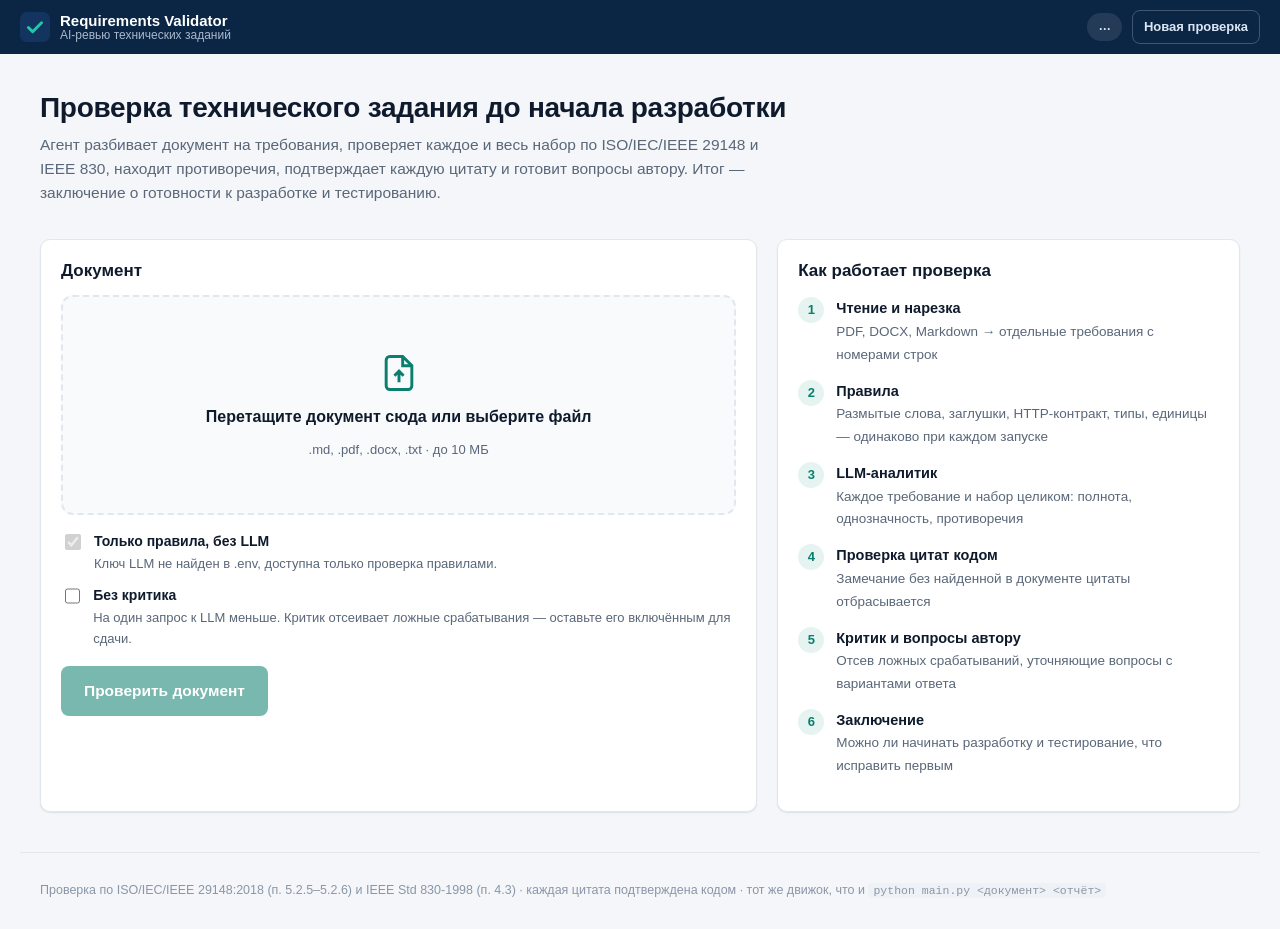
==== static/index.html @ 6837fc09 "Веб-платформа поверх общего ядра анализа - web.py: JSON API (загрузка, этапы в реальном времени, отв" ====
<!doctype html>
<html lang="ru">
<head>
<meta charset="utf-8">
<meta name="viewport" content="width=device-width,initial-scale=1">
<title>Requirements Validator — проверка технических заданий</title>
<link rel="icon" href="data:image/svg+xml,%3Csvg xmlns='http://www.w3.org/2000/svg' viewBox='0 0 32 32'%3E%3Crect width='32' height='32' rx='7' fill='%230b2545'/%3E%3Cpath d='M9 16.5l4.5 4.5L23 11.5' stroke='%2321c7a8' stroke-width='3.2' fill='none' stroke-linecap='round' stroke-linejoin='round'/%3E%3C/svg%3E">
<link rel="stylesheet" href="/static/app.css">
</head>
<body>
<header class="topbar">
  <a class="brand" href="#/" aria-label="На главную">
    <span class="brand-mark" aria-hidden="true"><svg viewBox="0 0 32 32"><rect width="32" height="32" rx="7"/><path d="M9 16.5l4.5 4.5L23 11.5"/></svg></span>
    <span class="brand-text"><b>Requirements Validator</b><small>AI-ревью технических заданий</small></span>
  </a>
  <div class="topbar-right">
    <span id="mode-chip" class="chip chip-muted">…</span>
    <a class="btn btn-ghost btn-sm" href="#/">Новая проверка</a>
  </div>
</header>
<main id="app" class="container" aria-live="polite"></main>
<footer class="footer container">
  Проверка по ISO/IEC/IEEE 29148:2018 (п. 5.2.5–5.2.6) и IEEE Std 830-1998 (п. 4.3) · каждая цитата подтверждена кодом ·
  тот же движок, что и <code>python main.py &lt;документ&gt; &lt;отчёт&gt;</code>
</footer>
<script src="/static/app.js"></script>
</body>
</html>
---- static/app.css ----
/* Requirements Validator — интерфейс веб-платформы. Без внешних шрифтов и библиотек. */
:root {
  --bg: #f4f6f9;
  --surface: #ffffff;
  --surface-2: #f8fafc;
  --text: #0f1b2d;
  --muted: #5a6779;
  --faint: #8a96a8;
  --line: #e2e7ee;
  --line-2: #eef1f5;
  --navy: #0b2545;
  --accent: #0a7f6f;
  --accent-ink: #ffffff;
  --accent-soft: #e5f4f1;
  --focus: #1f6feb;
  --crit: #c4302b;
  --crit-soft: #fdecec;
  --major: #c96a00;
  --major-soft: #fff3e3;
  --minor: #9a7b00;
  --minor-soft: #fbf6df;
  --ok: #1f7a4a;
  --ok-soft: #e6f4ec;
  --info-soft: #eaf1fb;
  --shadow: 0 1px 2px rgba(15, 27, 45, .06), 0 1px 1px rgba(15, 27, 45, .04);
  --shadow-lg: 0 10px 30px rgba(15, 27, 45, .10);
  --radius: 10px;
  --mono: ui-monospace, SFMono-Regular, Menlo, Consolas, monospace;
}
@media (prefers-color-scheme: dark) {
  :root {
    --bg: #0d1117; --surface: #151b23; --surface-2: #10161d; --text: #e6edf3; --muted: #9aa7b4; --faint: #6e7b88;
    --line: #26303b; --line-2: #1d252f; --navy: #0a1a30; --accent: #2bb59c; --accent-ink: #04221c; --accent-soft: #11302a;
    --crit: #f2675f; --crit-soft: #3a1716; --major: #f0a03c; --major-soft: #3a2710; --minor: #d8bb3a; --minor-soft: #322b0e;
    --ok: #4cc98a; --ok-soft: #0f2e1f; --info-soft: #14243a;
    --shadow: 0 1px 2px rgba(0, 0, 0, .4); --shadow-lg: 0 10px 30px rgba(0, 0, 0, .5);
  }
}
* { box-sizing: border-box; }
html { -webkit-text-size-adjust: 100%; }
body {
  margin: 0; background: var(--bg); color: var(--text);
  font: 14.5px/1.55 -apple-system, BlinkMacSystemFont, "Segoe UI", Roboto, "Helvetica Neue", Arial, sans-serif;
}
a { color: var(--accent); }
code { font-family: var(--mono); font-size: .92em; background: var(--line-2); padding: 1px 5px; border-radius: 4px; }
h1, h2, h3 { line-height: 1.25; margin: 0; }
h1 { font-size: 24px; font-weight: 700; letter-spacing: -.01em; }
h2 { font-size: 17px; font-weight: 650; }
h3 { font-size: 15px; font-weight: 650; }
:focus-visible { outline: 2px solid var(--focus); outline-offset: 2px; border-radius: 4px; }
.container { max-width: 1240px; margin: 0 auto; padding: 0 20px; }
.sr { position: absolute; width: 1px; height: 1px; overflow: hidden; clip: rect(0 0 0 0); }

/* ---------- верхняя панель ---------- */
.topbar {
  position: sticky; top: 0; z-index: 20; display: flex; align-items: center; justify-content: space-between;
  gap: 12px; padding: 10px 20px; background: var(--navy); color: #fff; box-shadow: 0 1px 0 rgba(255,255,255,.05);
}
.brand { display: flex; align-items: center; gap: 10px; color: #fff; text-decoration: none; min-width: 0; }
.brand-mark svg { width: 30px; height: 30px; display: block; }
.brand-mark rect { fill: #13345e; }
.brand-mark path { stroke: #21c7a8; stroke-width: 3.2; fill: none; stroke-linecap: round; stroke-linejoin: round; }
.brand-text { display: flex; flex-direction: column; line-height: 1.15; min-width: 0; }
.brand-text b { font-size: 15px; }
.brand-text small { color: #a9b8cc; font-size: 12px; white-space: nowrap; overflow: hidden; text-overflow: ellipsis; }
.topbar-right { display: flex; align-items: center; gap: 10px; }
.topbar .btn-ghost { color: #dbe6f3; border-color: rgba(255,255,255,.22); }
.topbar .btn-ghost:hover { background: rgba(255,255,255,.08); }
.topbar .chip { background: rgba(255,255,255,.10); color: #dbe6f3; border-color: transparent; }
@media (max-width: 640px) { .brand-text small, #mode-chip { display: none; } }

/* ---------- базовые элементы ---------- */
.card { background: var(--surface); border: 1px solid var(--line); border-radius: var(--radius); box-shadow: var(--shadow); }
.card-pad { padding: 20px; }
.card-head { display: flex; align-items: center; justify-content: space-between; gap: 12px; padding: 14px 18px; border-bottom: 1px solid var(--line-2); }
.card-body { padding: 16px 18px; }
.muted { color: var(--muted); }
.faint { color: var(--faint); }
.small { font-size: 13px; }
.row { display: flex; gap: 10px; align-items: center; flex-wrap: wrap; }
.spacer { flex: 1; }
.stack > * + * { margin-top: 12px; }
.grid { display: grid; gap: 16px; }
.btn {
  display: inline-flex; align-items: center; justify-content: center; gap: 8px; border: 1px solid transparent;
  border-radius: 8px; padding: 9px 16px; font: inherit; font-weight: 600; cursor: pointer; text-decoration: none;
  background: var(--accent); color: var(--accent-ink); transition: filter .12s, background .12s;
}
.btn:hover { filter: brightness(1.06); }
.btn:disabled { opacity: .55; cursor: not-allowed; filter: none; }
.btn-ghost { background: transparent; color: var(--text); border-color: var(--line); }
.btn-ghost:hover { background: var(--line-2); filter: none; }
.btn-sm { padding: 6px 11px; font-size: 13px; }
.btn-lg { padding: 12px 22px; font-size: 15.5px; }
.chip {
  display: inline-flex; align-items: center; gap: 6px; padding: 3px 10px; border-radius: 99px; font-size: 12.5px;
  font-weight: 600; border: 1px solid var(--line); background: var(--surface); color: var(--muted); white-space: nowrap;
}
.chip-muted { background: var(--line-2); }
button.chip { cursor: pointer; font: inherit; font-size: 12.5px; font-weight: 600; }
button.chip[aria-pressed="true"] { background: var(--text); color: var(--surface); border-color: var(--text); }
.badge { display: inline-flex; align-items: center; gap: 5px; padding: 2px 8px; border-radius: 6px; font-size: 12px; font-weight: 700; white-space: nowrap; }
.badge::before { content: ""; width: 7px; height: 7px; border-radius: 50%; background: currentColor; }
.sev-critical { color: var(--crit); background: var(--crit-soft); }
.sev-major { color: var(--major); background: var(--major-soft); }
.sev-minor { color: var(--minor); background: var(--minor-soft); }
.sev-ok { color: var(--ok); background: var(--ok-soft); }
.tag { display: inline-block; padding: 1px 7px; border-radius: 5px; font-size: 12px; font-weight: 600; background: var(--line-2); color: var(--muted); white-space: nowrap; }
.tag-llm { background: var(--info-soft); color: #2b5ea8; }
.tag-rule { background: var(--accent-soft); color: var(--accent); }
@media (prefers-color-scheme: dark) { .tag-llm { color: #8ab4f8; } }
.mono { font-family: var(--mono); font-size: 13px; }
input[type=text], input[type=search], select, textarea {
  font: inherit; color: var(--text); background: var(--surface); border: 1px solid var(--line); border-radius: 8px; padding: 8px 10px;
}
textarea { width: 100%; min-height: 64px; resize: vertical; }
.alert { padding: 12px 14px; border-radius: 8px; border: 1px solid; font-size: 13.5px; }
.alert-err { background: var(--crit-soft); border-color: color-mix(in srgb, var(--crit) 35%, transparent); color: var(--crit); }
.alert-warn { background: var(--major-soft); border-color: color-mix(in srgb, var(--major) 35%, transparent); }
.alert-info { background: var(--info-soft); border-color: color-mix(in srgb, #2b5ea8 25%, transparent); }

/* ---------- экран загрузки ---------- */
.hero { padding: 36px 0 10px; }
.hero h1 { font-size: 28px; }
.hero p { color: var(--muted); max-width: 720px; margin: 8px 0 0; font-size: 15.5px; }
.upload-grid { display: grid; grid-template-columns: minmax(0, 1.55fr) minmax(0, 1fr); gap: 20px; margin: 24px 0 40px; }
@media (max-width: 900px) { .upload-grid { grid-template-columns: 1fr; } }
.drop {
  display: flex; flex-direction: column; align-items: center; justify-content: center; gap: 10px; text-align: center;
  border: 2px dashed var(--line); border-radius: 12px; padding: 40px 20px; background: var(--surface-2); cursor: pointer;
  transition: border-color .12s, background .12s; min-height: 220px;
}
.drop:hover, .drop.over { border-color: var(--accent); background: var(--accent-soft); }
.drop svg { width: 44px; height: 44px; stroke: var(--accent); fill: none; stroke-width: 1.6; }
.drop b { font-size: 16px; }
.file-picked { display: flex; align-items: center; gap: 12px; padding: 12px 14px; border: 1px solid var(--line); border-radius: 10px; background: var(--surface-2); }
.file-picked .name { font-weight: 600; overflow-wrap: anywhere; }
.opts { display: grid; gap: 10px; margin: 16px 0; }
.opt { display: flex; gap: 10px; align-items: flex-start; font-size: 14px; }
.opt input { margin-top: 3px; width: 16px; height: 16px; accent-color: var(--accent); }
.steps-list { list-style: none; margin: 0; padding: 0; counter-reset: s; }
.steps-list li { position: relative; padding: 0 0 14px 38px; counter-increment: s; }
.steps-list li::before {
  content: counter(s); position: absolute; left: 0; top: 0; width: 26px; height: 26px; border-radius: 50%;
  display: grid; place-items: center; background: var(--accent-soft); color: var(--accent); font-weight: 700; font-size: 13px;
}
.steps-list li b { display: block; }
.steps-list li span { color: var(--muted); font-size: 13.5px; }

/* ---------- прогресс ---------- */
.progress-wrap { max-width: 760px; margin: 36px auto 60px; }
.stages { list-style: none; margin: 0; padding: 0; }
.stage { display: flex; gap: 14px; align-items: center; padding: 12px 0; border-bottom: 1px solid var(--line-2); }
.stage:last-child { border-bottom: 0; }
.stage .dot { width: 28px; height: 28px; border-radius: 50%; flex: none; display: grid; place-items: center; border: 2px solid var(--line); color: var(--faint); font-size: 13px; font-weight: 700; }
.stage.done .dot { background: var(--ok); border-color: var(--ok); color: #fff; }
.stage.active .dot { border-color: var(--accent); border-top-color: transparent; animation: spin .9s linear infinite; }
.stage.active .label { font-weight: 650; }
.stage .label { flex: 1; }
.stage.pending .label { color: var(--faint); }
@keyframes spin { to { transform: rotate(360deg); } }
@media (prefers-reduced-motion: reduce) { .stage.active .dot { animation: none; border-top-color: var(--accent); } }
.bar { height: 6px; background: var(--line-2); border-radius: 99px; overflow: hidden; }
.bar > i { display: block; height: 100%; background: var(--accent); border-radius: 99px; transition: width .4s; }
.log { font-family: var(--mono); font-size: 12.5px; color: var(--muted); max-height: 180px; overflow: auto; background: var(--surface-2); border-radius: 8px; padding: 10px 12px; margin: 0; }
.log div { white-space: pre-wrap; }

/* ---------- отчёт ---------- */
.verdict { display: grid; grid-template-columns: auto minmax(0, 1fr) auto; gap: 18px; align-items: center; padding: 20px 22px; margin: 24px 0 16px; border-left: 5px solid var(--crit); }
.verdict.ok { border-left-color: var(--ok); }
.verdict.warn { border-left-color: var(--major); }
.verdict-icon { width: 46px; height: 46px; border-radius: 12px; display: grid; place-items: center; background: var(--crit-soft); color: var(--crit); font-size: 24px; font-weight: 800; }
.verdict.ok .verdict-icon { background: var(--ok-soft); color: var(--ok); }
.verdict.warn .verdict-icon { background: var(--major-soft); color: var(--major); }
.verdict h1 { font-size: 21px; }
.verdict p { margin: 6px 0 0; color: var(--muted); }
.verdict .flags { display: flex; gap: 8px; flex-wrap: wrap; margin-top: 10px; }
.verdict-actions { display: flex; flex-direction: column; gap: 8px; align-items: stretch; }
@media (max-width: 820px) { .verdict { grid-template-columns: auto minmax(0, 1fr); } .verdict-actions { grid-column: 1 / -1; flex-direction: row; flex-wrap: wrap; } }
.menu { position: relative; }
.menu-list { position: absolute; right: 0; top: calc(100% + 6px); min-width: 230px; background: var(--surface); border: 1px solid var(--line); border-radius: 10px; box-shadow: var(--shadow-lg); padding: 6px; z-index: 30; }
.menu-list a { display: flex; justify-content: space-between; gap: 10px; padding: 9px 10px; border-radius: 7px; color: var(--text); text-decoration: none; }
.menu-list a:hover { background: var(--line-2); }
.menu-list small { color: var(--faint); }

.tabs { display: flex; gap: 2px; border-bottom: 1px solid var(--line); margin: 0 0 18px; overflow-x: auto; scrollbar-width: thin; }
.tabs a { padding: 10px 14px; color: var(--muted); text-decoration: none; font-weight: 600; border-bottom: 2px solid transparent; margin-bottom: -1px; white-space: nowrap; display: flex; gap: 7px; align-items: center; }
.tabs a:hover { color: var(--text); }
.tabs a[aria-current="page"] { color: var(--text); border-bottom-color: var(--accent); }
.tabs .count { font-size: 11.5px; background: var(--line-2); color: var(--muted); border-radius: 99px; padding: 1px 7px; }
.tabs .count.hot { background: var(--crit-soft); color: var(--crit); }

.kpis { display: grid; grid-template-columns: repeat(5, minmax(0, 1fr)); gap: 14px; }
@media (max-width: 1000px) { .kpis { grid-template-columns: repeat(3, minmax(0, 1fr)); } }
@media (max-width: 600px) { .kpis { grid-template-columns: repeat(2, minmax(0, 1fr)); } }
.kpi { padding: 16px; }
.kpi .k-label { color: var(--muted); font-size: 12.5px; font-weight: 600; text-transform: uppercase; letter-spacing: .04em; }
.kpi .k-value { font-size: 28px; font-weight: 750; margin-top: 4px; font-variant-numeric: tabular-nums; }
.kpi .k-sub { color: var(--muted); font-size: 12.5px; margin-top: 2px; }
.kpi-quality { display: flex; gap: 14px; align-items: center; }
.ring { width: 64px; height: 64px; flex: none; }
.ring circle { fill: none; stroke-width: 7; }
.ring .bg { stroke: var(--line-2); }
.ring .fg { stroke-linecap: round; transform: rotate(-90deg); transform-origin: 50% 50%; }
.ring text { font-size: 17px; font-weight: 750; fill: var(--text); text-anchor: middle; dominant-baseline: central; }

.overview-grid { display: grid; grid-template-columns: minmax(0, 1.35fr) minmax(0, 1fr); gap: 16px; margin-top: 16px; }
@media (max-width: 960px) { .overview-grid { grid-template-columns: 1fr; } }
.hbar { display: grid; grid-template-columns: minmax(120px, 230px) minmax(0, 1fr) 34px; gap: 10px; align-items: center; padding: 5px 0; font-size: 13.5px; }
.hbar .track { height: 10px; background: var(--line-2); border-radius: 99px; overflow: hidden; }
.hbar .track i { display: block; height: 100%; border-radius: 99px; background: var(--accent); }
.hbar .n { text-align: right; font-variant-numeric: tabular-nums; font-weight: 650; }
.hbar button { all: unset; cursor: pointer; overflow: hidden; text-overflow: ellipsis; white-space: nowrap; }
.hbar button:hover { color: var(--accent); }
.stackbar { display: flex; height: 14px; border-radius: 99px; overflow: hidden; background: var(--line-2); }
.stackbar i { display: block; height: 100%; }
.legend { display: flex; gap: 14px; flex-wrap: wrap; font-size: 13px; color: var(--muted); margin-top: 10px; }
.legend span { display: inline-flex; align-items: center; gap: 6px; }
.legend i { width: 10px; height: 10px; border-radius: 3px; display: inline-block; }
.fixlist { margin: 0; padding: 0; list-style: none; }
.fixlist li { padding: 10px 0; border-bottom: 1px solid var(--line-2); display: grid; grid-template-columns: auto minmax(0, 1fr); gap: 10px; }
.fixlist li:last-child { border-bottom: 0; }

/* таблицы */
.table-wrap { overflow-x: auto; }
table.t { width: 100%; border-collapse: collapse; font-size: 13.5px; }
table.t th { text-align: left; font-size: 12px; text-transform: uppercase; letter-spacing: .04em; color: var(--muted); font-weight: 650; padding: 10px 12px; border-bottom: 1px solid var(--line); background: var(--surface-2); position: sticky; top: 0; }
table.t td { padding: 10px 12px; border-bottom: 1px solid var(--line-2); vertical-align: top; }
table.t tbody tr { cursor: pointer; }
table.t tbody tr:hover td { background: var(--surface-2); }
table.t tbody tr.sel td { background: var(--accent-soft); }
.req-text { max-width: 560px; }
.matrix { display: flex; gap: 3px; }
.matrix i { width: 12px; height: 12px; border-radius: 3px; background: var(--ok-soft); border: 1px solid color-mix(in srgb, var(--ok) 35%, transparent); }
.matrix i.critical { background: var(--crit); border-color: var(--crit); }
.matrix i.major { background: var(--major); border-color: var(--major); }
.matrix i.minor { background: var(--minor); border-color: var(--minor); }

/* разделённый вид: список + детали */
.split { display: grid; grid-template-columns: minmax(0, 1.25fr) minmax(0, 1fr); gap: 16px; align-items: start; }
@media (max-width: 1000px) { .split { grid-template-columns: 1fr; } }
.sticky { position: sticky; top: 74px; max-height: calc(100vh - 90px); overflow: auto; }
@media (max-width: 1000px) { .sticky { position: static; max-height: none; } }
.crit-grid { display: grid; grid-template-columns: repeat(auto-fill, minmax(180px, 1fr)); gap: 6px; }
.crit-cell { display: flex; gap: 8px; align-items: center; padding: 6px 8px; border-radius: 7px; background: var(--surface-2); font-size: 12.5px; border: 1px solid var(--line-2); }
.crit-cell b { width: 18px; height: 18px; border-radius: 50%; display: grid; place-items: center; font-size: 11px; color: #fff; background: var(--ok); flex: none; }
.crit-cell.critical b { background: var(--crit); } .crit-cell.major b { background: var(--major); } .crit-cell.minor b { background: var(--minor); }

/* фильтры */
.filters { display: flex; gap: 8px; flex-wrap: wrap; align-items: center; margin-bottom: 14px; }
.filters input[type=search] { flex: 1 1 220px; min-width: 0; }

/* карточки дефектов */
.issue { padding: 16px 18px; }
.issue + .issue { margin-top: 12px; }
.issue-head { display: flex; gap: 10px; align-items: flex-start; flex-wrap: wrap; }
.issue-id { font-family: var(--mono); font-weight: 700; font-size: 13px; color: var(--muted); padding-top: 1px; }
.issue-title { font-weight: 650; font-size: 15px; flex: 1 1 280px; min-width: 0; }
.issue-meta { display: flex; gap: 6px; flex-wrap: wrap; margin-top: 8px; }
.issue p { margin: 10px 0 0; }
.quote {
  margin: 10px 0 0; padding: 9px 12px; border-left: 3px solid var(--accent); background: var(--surface-2);
  border-radius: 0 8px 8px 0; font-size: 13.5px; display: grid; grid-template-columns: minmax(0, 1fr) auto; gap: 10px;
}
.quote q { quotes: "«" "»"; overflow-wrap: anywhere; }
.quote a { font-family: var(--mono); font-size: 12px; white-space: nowrap; text-decoration: none; }
.kv { display: grid; grid-template-columns: 130px minmax(0, 1fr); gap: 4px 12px; margin-top: 10px; font-size: 13.5px; }
.kv dt { color: var(--muted); }
.kv dd { margin: 0; }
.fix { background: var(--ok-soft); border-radius: 8px; padding: 9px 12px; margin-top: 10px; font-size: 13.5px; }
.fix b { color: var(--ok); }
.ask { background: var(--info-soft); border-radius: 8px; padding: 9px 12px; margin-top: 8px; font-size: 13.5px; }
.vs { display: grid; grid-template-columns: minmax(0, 1fr) auto minmax(0, 1fr); gap: 10px; align-items: stretch; margin-top: 10px; }
.vs .quote { margin: 0; }
.vs .x { align-self: center; font-weight: 800; color: var(--crit); }
@media (max-width: 700px) { .vs { grid-template-columns: 1fr; } .vs .x { justify-self: center; } }
.resolved { opacity: .6; }
.resolved .issue-title { text-decoration: line-through; }

/* вопросы */
.question { padding: 16px 18px; }
.question + .question { margin-top: 12px; }
.question .opts-row { display: flex; gap: 6px; flex-wrap: wrap; margin: 10px 0 8px; }

/* документ */
.doc { font-family: var(--mono); font-size: 12.8px; line-height: 1.6; }
.doc .ln { display: grid; grid-template-columns: 52px minmax(0, 1fr); border-left: 3px solid transparent; }
.doc .ln .no { color: var(--faint); text-align: right; padding-right: 12px; user-select: none; }
.doc .ln .tx { white-space: pre-wrap; overflow-wrap: anywhere; padding-right: 10px; }
.doc .ln.critical { background: var(--crit-soft); border-left-color: var(--crit); cursor: pointer; }
.doc .ln.major { background: var(--major-soft); border-left-color: var(--major); cursor: pointer; }
.doc .ln.minor { background: var(--minor-soft); border-left-color: var(--minor); cursor: pointer; }
.doc .ln.target { outline: 2px solid var(--focus); outline-offset: -2px; }
.doc-wrap { max-height: calc(100vh - 220px); overflow: auto; padding: 8px 0; }

.empty { text-align: center; padding: 40px 20px; color: var(--muted); }
.footer { color: var(--faint); font-size: 12.5px; padding-top: 28px; padding-bottom: 28px; border-top: 1px solid var(--line); margin-top: 40px; }
.toast { position: fixed; bottom: 20px; left: 50%; transform: translateX(-50%); background: var(--text); color: var(--surface); padding: 10px 16px; border-radius: 8px; box-shadow: var(--shadow-lg); z-index: 50; font-size: 14px; max-width: calc(100vw - 32px); }
@media print {
  .topbar, .tabs, .verdict-actions, .filters, .footer { display: none !important; }
  body { background: #fff; }
}

/* правки после проверки в браузере */
.fixlist li > .badge { align-self: start; }
.tag.sev-critical { color: var(--crit); background: var(--crit-soft); }
.doc-wrap { position: relative; }
table.t td.mono, table.t th { white-space: nowrap; }
.req-text { max-width: 420px; }
@media (max-width: 1200px) { .col-matrix { display: none; } }
@media (max-width: 600px) {
  .topbar .btn-ghost { display: none; }
  .kpis .kpi-quality { grid-column: 1 / -1; }
  .hbar { grid-template-columns: minmax(0, 1fr) 34px; }
  .hbar .track { grid-column: 1 / -1; grid-row: 2; }
  .verdict { padding: 16px; gap: 12px; }
  .verdict-icon { width: 38px; height: 38px; font-size: 20px; }
}
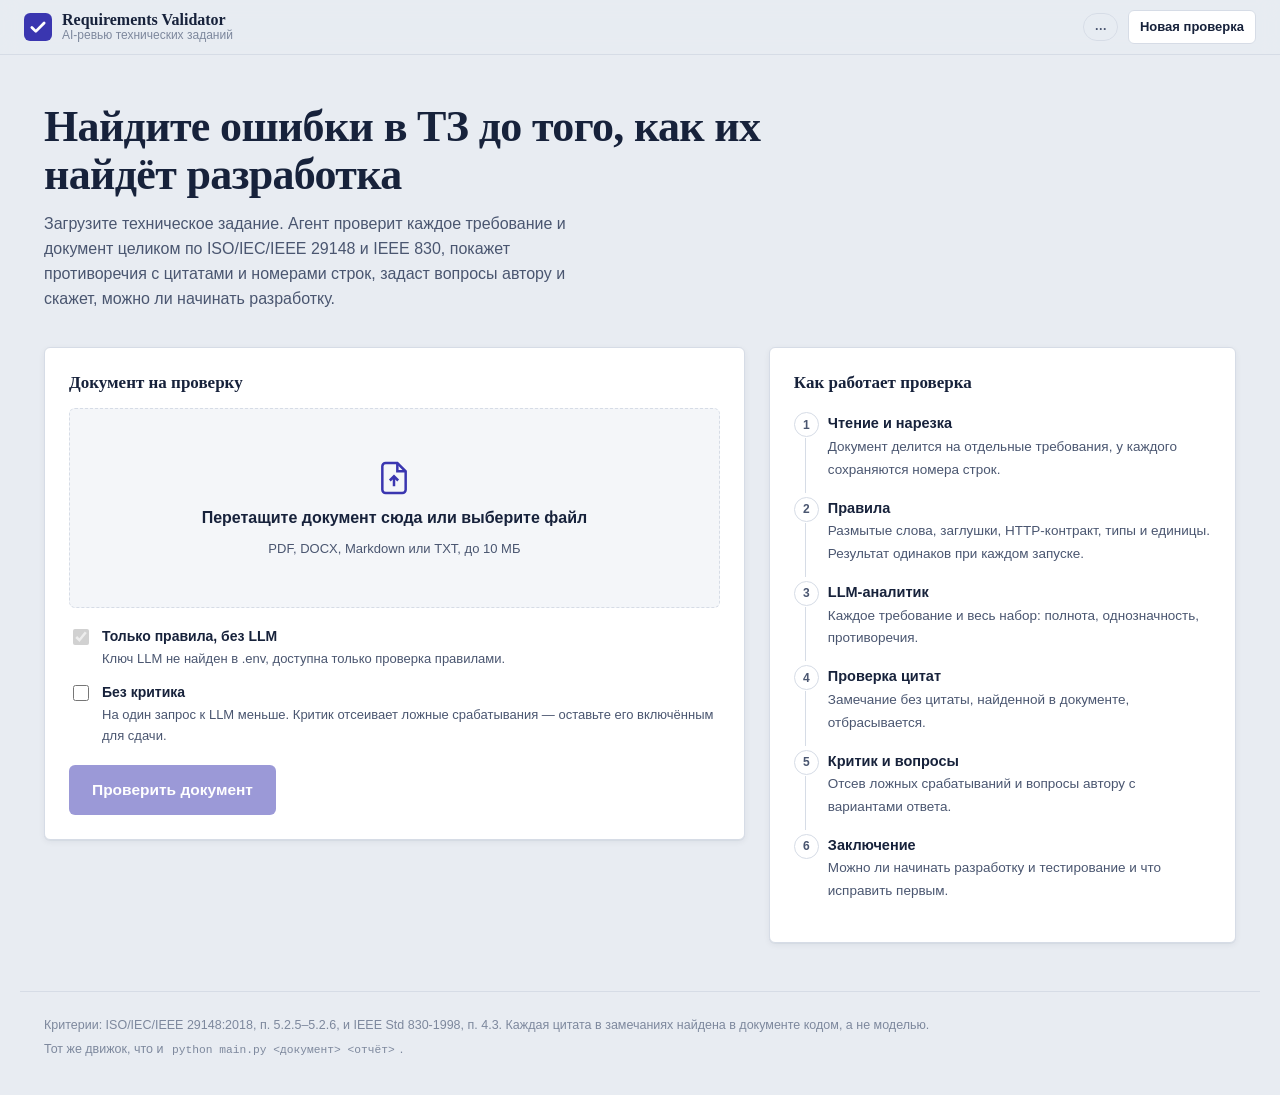
==== commit 0676ef11: "Дизайн «документ с пометками» (с Mac, для переноса в feature/validator-agent)" ====
--- a/static/index.html
+++ b/static/index.html
@@ -20,8 +20,8 @@
 </header>
 <main id="app" class="container" aria-live="polite"></main>
 <footer class="footer container">
-  Проверка по ISO/IEC/IEEE 29148:2018 (п. 5.2.5–5.2.6) и IEEE Std 830-1998 (п. 4.3) · каждая цитата подтверждена кодом ·
-  тот же движок, что и <code>python main.py &lt;документ&gt; &lt;отчёт&gt;</code>
+  <p>Критерии: ISO/IEC/IEEE 29148:2018, п. 5.2.5–5.2.6, и IEEE Std 830-1998, п. 4.3. Каждая цитата в замечаниях найдена в документе кодом, а не моделью.</p>
+  <p>Тот же движок, что и <code>python main.py &lt;документ&gt; &lt;отчёт&gt;</code>.</p>
 </footer>
 <script src="/static/app.js"></script>
 </body>
--- a/static/app.css
+++ b/static/app.css
@@ -1,236 +1,295 @@
-/* Requirements Validator — интерфейс веб-платформы. Без внешних шрифтов и библиотек. */
+/* Requirements Validator — интерфейс веб-платформы. Без внешних шрифтов и библиотек.
+   Идея: документ на столе рецензента. Бумага, цитаты как строки документа с номером на полях,
+   заключение как штамп. Красный карандаш только для критичного. */
 :root {
-  --bg: #f4f6f9;
-  --surface: #ffffff;
-  --surface-2: #f8fafc;
-  --text: #0f1b2d;
-  --muted: #5a6779;
-  --faint: #8a96a8;
-  --line: #e2e7ee;
-  --line-2: #eef1f5;
-  --navy: #0b2545;
-  --accent: #0a7f6f;
-  --accent-ink: #ffffff;
-  --accent-soft: #e5f4f1;
-  --focus: #1f6feb;
-  --crit: #c4302b;
-  --crit-soft: #fdecec;
-  --major: #c96a00;
-  --major-soft: #fff3e3;
-  --minor: #9a7b00;
-  --minor-soft: #fbf6df;
-  --ok: #1f7a4a;
-  --ok-soft: #e6f4ec;
-  --info-soft: #eaf1fb;
-  --shadow: 0 1px 2px rgba(15, 27, 45, .06), 0 1px 1px rgba(15, 27, 45, .04);
-  --shadow-lg: 0 10px 30px rgba(15, 27, 45, .10);
-  --radius: 10px;
+  --desk: #e8ecf2;
+  --paper: #ffffff;
+  --paper-2: #f4f6f9;
+  --ink: #17223b;
+  --ink-2: #4a5670;
+  --ink-3: #7d889d;
+  --rule: #d6dce6;
+  --rule-2: #e8ecf2;
+  --stamp: #3a36b0;
+  --stamp-ink: #ffffff;
+  --stamp-soft: #ecebfa;
+  --focus: #3a36b0;
+  --crit: #c42b23;
+  --crit-soft: #fbeceb;
+  --major: #b15c00;
+  --major-soft: #fdf1e2;
+  --minor: #7c6c00;
+  --minor-soft: #f7f3dc;
+  --ok: #1d7a47;
+  --ok-soft: #e5f3eb;
+  --lift: 0 1px 0 rgba(23, 34, 59, .04), 0 2px 6px rgba(23, 34, 59, .06);
+  --float: 0 12px 32px rgba(23, 34, 59, .16);
+  --serif: Charter, "Iowan Old Style", "Palatino Linotype", "Book Antiqua", Georgia, serif;
+  --sans: -apple-system, BlinkMacSystemFont, "Segoe UI", Roboto, "Helvetica Neue", Arial, sans-serif;
   --mono: ui-monospace, SFMono-Regular, Menlo, Consolas, monospace;
+  color-scheme: light;
 }
 @media (prefers-color-scheme: dark) {
   :root {
-    --bg: #0d1117; --surface: #151b23; --surface-2: #10161d; --text: #e6edf3; --muted: #9aa7b4; --faint: #6e7b88;
-    --line: #26303b; --line-2: #1d252f; --navy: #0a1a30; --accent: #2bb59c; --accent-ink: #04221c; --accent-soft: #11302a;
-    --crit: #f2675f; --crit-soft: #3a1716; --major: #f0a03c; --major-soft: #3a2710; --minor: #d8bb3a; --minor-soft: #322b0e;
-    --ok: #4cc98a; --ok-soft: #0f2e1f; --info-soft: #14243a;
-    --shadow: 0 1px 2px rgba(0, 0, 0, .4); --shadow-lg: 0 10px 30px rgba(0, 0, 0, .5);
+    --desk: #0f131a; --paper: #171c25; --paper-2: #1d2330; --ink: #e7eaf0; --ink-2: #a3acbd; --ink-3: #6f798b;
+    --rule: #2b3241; --rule-2: #222937; --stamp: #9a97f7; --stamp-ink: #14122e; --stamp-soft: #24234a; --focus: #9a97f7;
+    --crit: #f2675f; --crit-soft: #3a1716; --major: #eea040; --major-soft: #372510; --minor: #d6c04a; --minor-soft: #302b0e;
+    --ok: #4fc487; --ok-soft: #0f2e1f;
+    --lift: 0 1px 0 rgba(0, 0, 0, .3); --float: 0 12px 32px rgba(0, 0, 0, .55);
+    color-scheme: dark;
   }
 }
+
 * { box-sizing: border-box; }
 html { -webkit-text-size-adjust: 100%; }
 body {
-  margin: 0; background: var(--bg); color: var(--text);
-  font: 14.5px/1.55 -apple-system, BlinkMacSystemFont, "Segoe UI", Roboto, "Helvetica Neue", Arial, sans-serif;
-}
-a { color: var(--accent); }
-code { font-family: var(--mono); font-size: .92em; background: var(--line-2); padding: 1px 5px; border-radius: 4px; }
-h1, h2, h3 { line-height: 1.25; margin: 0; }
-h1 { font-size: 24px; font-weight: 700; letter-spacing: -.01em; }
-h2 { font-size: 17px; font-weight: 650; }
-h3 { font-size: 15px; font-weight: 650; }
+  margin: 0; background: var(--desk); color: var(--ink);
+  font: 14.5px/1.55 var(--sans); font-variant-numeric: tabular-nums;
+}
+a { color: var(--stamp); text-underline-offset: 2px; }
+code { font-family: var(--mono); font-size: .9em; background: var(--rule-2); padding: 1px 5px; border-radius: 4px; }
+h1, h2, h3 { margin: 0; line-height: 1.2; }
+h1 { font: 600 26px/1.2 var(--serif); letter-spacing: -.005em; }
+h2 { font: 600 17px/1.3 var(--serif); }
+h3 { font-size: 14px; font-weight: 650; }
 :focus-visible { outline: 2px solid var(--focus); outline-offset: 2px; border-radius: 4px; }
-.container { max-width: 1240px; margin: 0 auto; padding: 0 20px; }
+.container { max-width: 1240px; margin: 0 auto; padding: 0 24px; }
+@media (max-width: 600px) { .container { padding: 0 16px; } }
 .sr { position: absolute; width: 1px; height: 1px; overflow: hidden; clip: rect(0 0 0 0); }
 
 /* ---------- верхняя панель ---------- */
 .topbar {
-  position: sticky; top: 0; z-index: 20; display: flex; align-items: center; justify-content: space-between;
-  gap: 12px; padding: 10px 20px; background: var(--navy); color: #fff; box-shadow: 0 1px 0 rgba(255,255,255,.05);
-}
-.brand { display: flex; align-items: center; gap: 10px; color: #fff; text-decoration: none; min-width: 0; }
-.brand-mark svg { width: 30px; height: 30px; display: block; }
-.brand-mark rect { fill: #13345e; }
-.brand-mark path { stroke: #21c7a8; stroke-width: 3.2; fill: none; stroke-linecap: round; stroke-linejoin: round; }
+  position: sticky; top: 0; z-index: 20; display: flex; align-items: center; justify-content: space-between; gap: 12px;
+  padding: 10px 24px; background: color-mix(in srgb, var(--desk) 88%, transparent);
+  backdrop-filter: saturate(1.4) blur(10px); -webkit-backdrop-filter: saturate(1.4) blur(10px);
+  border-bottom: 1px solid var(--rule);
+}
+.brand { display: flex; align-items: center; gap: 10px; color: var(--ink); text-decoration: none; min-width: 0; }
+.brand-mark svg { width: 28px; height: 28px; display: block; }
+.brand-mark rect { fill: var(--stamp); }
+.brand-mark path { stroke: var(--stamp-ink); stroke-width: 3.2; fill: none; stroke-linecap: round; stroke-linejoin: round; }
 .brand-text { display: flex; flex-direction: column; line-height: 1.15; min-width: 0; }
-.brand-text b { font-size: 15px; }
-.brand-text small { color: #a9b8cc; font-size: 12px; white-space: nowrap; overflow: hidden; text-overflow: ellipsis; }
+.brand-text b { font: 600 16px/1.15 var(--serif); }
+.brand-text small { color: var(--ink-3); font-size: 12px; white-space: nowrap; overflow: hidden; text-overflow: ellipsis; }
 .topbar-right { display: flex; align-items: center; gap: 10px; }
-.topbar .btn-ghost { color: #dbe6f3; border-color: rgba(255,255,255,.22); }
-.topbar .btn-ghost:hover { background: rgba(255,255,255,.08); }
-.topbar .chip { background: rgba(255,255,255,.10); color: #dbe6f3; border-color: transparent; }
-@media (max-width: 640px) { .brand-text small, #mode-chip { display: none; } }
+.topbar .chip { background: transparent; }
+@media (max-width: 640px) { .brand-text small, #mode-chip { display: none; } .topbar { padding: 10px 16px; } }
 
 /* ---------- базовые элементы ---------- */
-.card { background: var(--surface); border: 1px solid var(--line); border-radius: var(--radius); box-shadow: var(--shadow); }
-.card-pad { padding: 20px; }
-.card-head { display: flex; align-items: center; justify-content: space-between; gap: 12px; padding: 14px 18px; border-bottom: 1px solid var(--line-2); }
-.card-body { padding: 16px 18px; }
-.muted { color: var(--muted); }
-.faint { color: var(--faint); }
+.card { background: var(--paper); border: 1px solid var(--rule); border-radius: 6px; box-shadow: var(--lift); }
+.card-pad { padding: 24px; }
+.card-head { display: flex; align-items: center; justify-content: space-between; gap: 12px; padding: 14px 20px; border-bottom: 1px solid var(--rule-2); }
+.card-body { padding: 16px 20px; }
+.muted { color: var(--ink-2); }
+.faint { color: var(--ink-3); }
 .small { font-size: 13px; }
 .row { display: flex; gap: 10px; align-items: center; flex-wrap: wrap; }
 .spacer { flex: 1; }
 .stack > * + * { margin-top: 12px; }
-.grid { display: grid; gap: 16px; }
+.grid { display: grid; gap: 16px; align-content: start; }
+
 .btn {
   display: inline-flex; align-items: center; justify-content: center; gap: 8px; border: 1px solid transparent;
-  border-radius: 8px; padding: 9px 16px; font: inherit; font-weight: 600; cursor: pointer; text-decoration: none;
-  background: var(--accent); color: var(--accent-ink); transition: filter .12s, background .12s;
-}
-.btn:hover { filter: brightness(1.06); }
-.btn:disabled { opacity: .55; cursor: not-allowed; filter: none; }
-.btn-ghost { background: transparent; color: var(--text); border-color: var(--line); }
-.btn-ghost:hover { background: var(--line-2); filter: none; }
+  border-radius: 6px; padding: 9px 16px; font: inherit; font-weight: 600; cursor: pointer; text-decoration: none;
+  background: var(--stamp); color: var(--stamp-ink); transition: background .12s, box-shadow .12s;
+}
+.btn:hover { background: color-mix(in srgb, var(--stamp) 88%, var(--ink)); }
+.btn:active { transform: translateY(1px); }
+.btn:disabled { opacity: .5; cursor: not-allowed; transform: none; }
+.btn-ghost { background: var(--paper); color: var(--ink); border-color: var(--rule); }
+.btn-ghost:hover { background: var(--paper-2); }
 .btn-sm { padding: 6px 11px; font-size: 13px; }
 .btn-lg { padding: 12px 22px; font-size: 15.5px; }
+
 .chip {
   display: inline-flex; align-items: center; gap: 6px; padding: 3px 10px; border-radius: 99px; font-size: 12.5px;
-  font-weight: 600; border: 1px solid var(--line); background: var(--surface); color: var(--muted); white-space: nowrap;
-}
-.chip-muted { background: var(--line-2); }
+  font-weight: 600; border: 1px solid var(--rule); background: var(--paper); color: var(--ink-2); white-space: nowrap;
+}
+.chip-muted { background: var(--paper-2); }
 button.chip { cursor: pointer; font: inherit; font-size: 12.5px; font-weight: 600; }
-button.chip[aria-pressed="true"] { background: var(--text); color: var(--surface); border-color: var(--text); }
-.badge { display: inline-flex; align-items: center; gap: 5px; padding: 2px 8px; border-radius: 6px; font-size: 12px; font-weight: 700; white-space: nowrap; }
-.badge::before { content: ""; width: 7px; height: 7px; border-radius: 50%; background: currentColor; }
+button.chip:hover { border-color: var(--ink-3); color: var(--ink); }
+button.chip[aria-pressed="true"] { background: var(--ink); color: var(--paper); border-color: var(--ink); }
+
+.badge { display: inline-flex; align-items: center; gap: 6px; padding: 2px 8px; border-radius: 4px; font-size: 12px; font-weight: 650; white-space: nowrap; }
+.badge::before { content: ""; width: 7px; height: 7px; border-radius: 50%; background: currentColor; flex: none; }
 .sev-critical { color: var(--crit); background: var(--crit-soft); }
 .sev-major { color: var(--major); background: var(--major-soft); }
 .sev-minor { color: var(--minor); background: var(--minor-soft); }
 .sev-ok { color: var(--ok); background: var(--ok-soft); }
-.tag { display: inline-block; padding: 1px 7px; border-radius: 5px; font-size: 12px; font-weight: 600; background: var(--line-2); color: var(--muted); white-space: nowrap; }
-.tag-llm { background: var(--info-soft); color: #2b5ea8; }
-.tag-rule { background: var(--accent-soft); color: var(--accent); }
-@media (prefers-color-scheme: dark) { .tag-llm { color: #8ab4f8; } }
-.mono { font-family: var(--mono); font-size: 13px; }
+.tag { display: inline-block; padding: 1px 7px; border-radius: 4px; font-size: 12px; font-weight: 600; background: var(--paper-2); color: var(--ink-2); border: 1px solid var(--rule-2); white-space: nowrap; text-decoration: none; }
+a.tag:hover { border-color: var(--stamp); color: var(--stamp); }
+.tag-llm { color: var(--stamp); background: var(--stamp-soft); border-color: transparent; }
+.tag-rule { color: var(--ink); background: var(--paper-2); }
+.mono { font-family: var(--mono); font-size: 12.5px; }
 input[type=text], input[type=search], select, textarea {
-  font: inherit; color: var(--text); background: var(--surface); border: 1px solid var(--line); border-radius: 8px; padding: 8px 10px;
-}
+  font: inherit; color: var(--ink); background: var(--paper); border: 1px solid var(--rule); border-radius: 6px; padding: 8px 10px;
+}
+input[type=search]:focus, select:focus, textarea:focus { border-color: var(--stamp); outline: none; box-shadow: 0 0 0 3px var(--stamp-soft); }
 textarea { width: 100%; min-height: 64px; resize: vertical; }
-.alert { padding: 12px 14px; border-radius: 8px; border: 1px solid; font-size: 13.5px; }
+.alert { padding: 12px 14px; border-radius: 6px; border: 1px solid; font-size: 13.5px; }
 .alert-err { background: var(--crit-soft); border-color: color-mix(in srgb, var(--crit) 35%, transparent); color: var(--crit); }
 .alert-warn { background: var(--major-soft); border-color: color-mix(in srgb, var(--major) 35%, transparent); }
-.alert-info { background: var(--info-soft); border-color: color-mix(in srgb, #2b5ea8 25%, transparent); }
+.alert-info { background: var(--stamp-soft); border-color: transparent; }
 
 /* ---------- экран загрузки ---------- */
-.hero { padding: 36px 0 10px; }
-.hero h1 { font-size: 28px; }
-.hero p { color: var(--muted); max-width: 720px; margin: 8px 0 0; font-size: 15.5px; }
-.upload-grid { display: grid; grid-template-columns: minmax(0, 1.55fr) minmax(0, 1fr); gap: 20px; margin: 24px 0 40px; }
+.hero { padding: 48px 0 8px; max-width: 760px; }
+.hero h1 { font-size: clamp(30px, 4.2vw, 44px); line-height: 1.08; letter-spacing: -.015em; }
+.hero p { color: var(--ink-2); margin: 14px 0 0; font-size: 16px; max-width: 62ch; }
+.upload-grid { display: grid; grid-template-columns: minmax(0, 1.5fr) minmax(0, 1fr); gap: 24px; margin: 28px 0 48px; align-items: start; }
 @media (max-width: 900px) { .upload-grid { grid-template-columns: 1fr; } }
 .drop {
-  display: flex; flex-direction: column; align-items: center; justify-content: center; gap: 10px; text-align: center;
-  border: 2px dashed var(--line); border-radius: 12px; padding: 40px 20px; background: var(--surface-2); cursor: pointer;
-  transition: border-color .12s, background .12s; min-height: 220px;
-}
-.drop:hover, .drop.over { border-color: var(--accent); background: var(--accent-soft); }
-.drop svg { width: 44px; height: 44px; stroke: var(--accent); fill: none; stroke-width: 1.6; }
+  display: flex; flex-direction: column; align-items: center; justify-content: center; gap: 8px; text-align: center;
+  border: 1.5px dashed var(--rule); border-radius: 6px; padding: 40px 20px; background: var(--paper-2); cursor: pointer;
+  transition: border-color .12s, background .12s; min-height: 200px;
+}
+.drop:hover, .drop.over { border-color: var(--stamp); background: var(--stamp-soft); }
+.drop svg { width: 40px; height: 40px; stroke: var(--stamp); fill: none; stroke-width: 1.5; }
 .drop b { font-size: 16px; }
-.file-picked { display: flex; align-items: center; gap: 12px; padding: 12px 14px; border: 1px solid var(--line); border-radius: 10px; background: var(--surface-2); }
+.file-picked { display: flex; align-items: center; gap: 12px; padding: 12px 14px; border: 1px solid var(--rule); border-radius: 6px; background: var(--paper-2); }
 .file-picked .name { font-weight: 600; overflow-wrap: anywhere; }
-.opts { display: grid; gap: 10px; margin: 16px 0; }
-.opt { display: flex; gap: 10px; align-items: flex-start; font-size: 14px; }
-.opt input { margin-top: 3px; width: 16px; height: 16px; accent-color: var(--accent); }
+.opts { display: grid; gap: 12px; margin: 18px 0; }
+.opt { display: flex; gap: 10px; align-items: flex-start; font-size: 14px; cursor: pointer; }
+.opt input { margin-top: 3px; width: 16px; height: 16px; accent-color: var(--stamp); flex: none; }
+.samples { margin-top: 22px; padding-top: 18px; border-top: 1px solid var(--rule-2); }
+.samples h3 { margin-bottom: 10px; }
+.sample-list { display: grid; grid-template-columns: repeat(auto-fit, minmax(220px, 1fr)); gap: 10px; }
+.sample {
+  all: unset; box-sizing: border-box; cursor: pointer; display: grid; grid-template-columns: 34px minmax(0, 1fr); gap: 12px; align-items: center;
+  padding: 12px 14px; border: 1px solid var(--rule); border-radius: 6px; background: var(--paper);
+}
+.sample:hover { border-color: var(--stamp); }
+.sample:focus-visible { outline: 2px solid var(--focus); outline-offset: 2px; }
+.sample .sheet { width: 34px; height: 42px; border: 1px solid var(--rule); border-radius: 2px; background: var(--paper);
+  background-image: repeating-linear-gradient(to bottom, transparent 0 7px, var(--rule-2) 7px 8px); background-position: 0 8px; box-shadow: 2px 2px 0 var(--rule-2); }
+.sample b { display: block; font: 600 14.5px/1.3 var(--serif); }
+.sample b + span { display: block; color: var(--ink-3); font-size: 12.5px; margin-top: 2px; }
 .steps-list { list-style: none; margin: 0; padding: 0; counter-reset: s; }
-.steps-list li { position: relative; padding: 0 0 14px 38px; counter-increment: s; }
+.steps-list li { position: relative; padding: 0 0 16px 34px; counter-increment: s; }
+.steps-list li:not(:last-child)::after { content: ""; position: absolute; left: 11px; top: 26px; bottom: 4px; width: 1px; background: var(--rule); }
 .steps-list li::before {
-  content: counter(s); position: absolute; left: 0; top: 0; width: 26px; height: 26px; border-radius: 50%;
-  display: grid; place-items: center; background: var(--accent-soft); color: var(--accent); font-weight: 700; font-size: 13px;
-}
-.steps-list li b { display: block; }
-.steps-list li span { color: var(--muted); font-size: 13.5px; }
+  content: counter(s); position: absolute; left: 0; top: 0; width: 23px; height: 23px; border-radius: 50%;
+  display: grid; place-items: center; border: 1px solid var(--rule); background: var(--paper); color: var(--ink-2); font-weight: 650; font-size: 12px;
+}
+.steps-list li b { display: block; font-weight: 650; }
+.steps-list li span { color: var(--ink-2); font-size: 13.5px; }
 
 /* ---------- прогресс ---------- */
-.progress-wrap { max-width: 760px; margin: 36px auto 60px; }
+.progress-wrap { max-width: 720px; margin: 44px auto 64px; }
+.progress-wrap h1 { font-size: 28px; }
 .stages { list-style: none; margin: 0; padding: 0; }
-.stage { display: flex; gap: 14px; align-items: center; padding: 12px 0; border-bottom: 1px solid var(--line-2); }
+.stage { display: flex; gap: 14px; align-items: center; padding: 11px 0; border-bottom: 1px solid var(--rule-2); }
 .stage:last-child { border-bottom: 0; }
-.stage .dot { width: 28px; height: 28px; border-radius: 50%; flex: none; display: grid; place-items: center; border: 2px solid var(--line); color: var(--faint); font-size: 13px; font-weight: 700; }
-.stage.done .dot { background: var(--ok); border-color: var(--ok); color: #fff; }
-.stage.active .dot { border-color: var(--accent); border-top-color: transparent; animation: spin .9s linear infinite; }
+.stage .dot { width: 26px; height: 26px; border-radius: 50%; flex: none; display: grid; place-items: center; border: 1.5px solid var(--rule); color: var(--ink-3); font-size: 12px; font-weight: 700; }
+.stage.done .dot { background: var(--ok); border-color: var(--ok); color: var(--paper); }
+.stage.active .dot { border-color: var(--stamp); border-top-color: transparent; animation: spin .9s linear infinite; }
 .stage.active .label { font-weight: 650; }
 .stage .label { flex: 1; }
-.stage.pending .label { color: var(--faint); }
+.stage.pending .label { color: var(--ink-3); }
 @keyframes spin { to { transform: rotate(360deg); } }
-@media (prefers-reduced-motion: reduce) { .stage.active .dot { animation: none; border-top-color: var(--accent); } }
-.bar { height: 6px; background: var(--line-2); border-radius: 99px; overflow: hidden; }
-.bar > i { display: block; height: 100%; background: var(--accent); border-radius: 99px; transition: width .4s; }
-.log { font-family: var(--mono); font-size: 12.5px; color: var(--muted); max-height: 180px; overflow: auto; background: var(--surface-2); border-radius: 8px; padding: 10px 12px; margin: 0; }
+.bar { height: 4px; background: var(--rule-2); border-radius: 99px; overflow: hidden; }
+.bar > i { display: block; height: 100%; background: var(--stamp); border-radius: 99px; transition: width .4s; }
+.log { font-family: var(--mono); font-size: 12px; color: var(--ink-2); max-height: 180px; overflow: auto; background: var(--paper-2); border: 1px solid var(--rule-2); border-radius: 6px; padding: 10px 12px; margin: 0; }
 .log div { white-space: pre-wrap; }
 
-/* ---------- отчёт ---------- */
-.verdict { display: grid; grid-template-columns: auto minmax(0, 1fr) auto; gap: 18px; align-items: center; padding: 20px 22px; margin: 24px 0 16px; border-left: 5px solid var(--crit); }
-.verdict.ok { border-left-color: var(--ok); }
-.verdict.warn { border-left-color: var(--major); }
-.verdict-icon { width: 46px; height: 46px; border-radius: 12px; display: grid; place-items: center; background: var(--crit-soft); color: var(--crit); font-size: 24px; font-weight: 800; }
-.verdict.ok .verdict-icon { background: var(--ok-soft); color: var(--ok); }
-.verdict.warn .verdict-icon { background: var(--major-soft); color: var(--major); }
-.verdict h1 { font-size: 21px; }
-.verdict p { margin: 6px 0 0; color: var(--muted); }
-.verdict .flags { display: flex; gap: 8px; flex-wrap: wrap; margin-top: 10px; }
+/* ---------- заключение: штамп ---------- */
+.verdict { display: grid; grid-template-columns: minmax(0, 1fr) auto; gap: 24px; align-items: start; padding: 28px 28px 24px; margin: 28px 0 20px; }
+.verdict-doc { color: var(--ink-3); font-size: 13px; margin-bottom: 10px; }
+.stamp {
+  --sc: var(--crit);
+  display: inline-block; color: var(--sc); border: 3px double var(--sc); border-radius: 6px; padding: 8px 16px 9px;
+  transform: rotate(-1.2deg); transform-origin: left center;
+}
+.verdict.ok .stamp { --sc: var(--ok); }
+.verdict.warn .stamp { --sc: var(--major); }
+.stamp h1 { font: 700 clamp(24px, 3.4vw, 36px)/1.1 var(--serif); color: inherit; letter-spacing: -.01em; }
+.verdict p { margin: 16px 0 0; color: var(--ink-2); max-width: 78ch; }
+.verdict .flags { display: flex; gap: 8px; flex-wrap: wrap; margin-top: 14px; }
+.gate { display: inline-flex; align-items: center; gap: 8px; padding: 5px 12px 5px 10px; border-radius: 99px; font-size: 13px; font-weight: 600; border: 1px solid; }
+.gate::before { font-weight: 800; }
+.gate.yes { color: var(--ok); border-color: color-mix(in srgb, var(--ok) 40%, transparent); background: var(--ok-soft); }
+.gate.yes::before { content: "✓"; }
+.gate.no { color: var(--crit); border-color: color-mix(in srgb, var(--crit) 40%, transparent); background: var(--crit-soft); }
+.gate.no::before { content: "✕"; }
 .verdict-actions { display: flex; flex-direction: column; gap: 8px; align-items: stretch; }
-@media (max-width: 820px) { .verdict { grid-template-columns: auto minmax(0, 1fr); } .verdict-actions { grid-column: 1 / -1; flex-direction: row; flex-wrap: wrap; } }
+@media (prefers-reduced-motion: no-preference) {
+  .stamp { animation: stamp .45s cubic-bezier(.2, .9, .3, 1.3) both; }
+  @keyframes stamp { from { opacity: 0; transform: rotate(-1.2deg) scale(1.25); } to { opacity: 1; transform: rotate(-1.2deg) scale(1); } }
+}
+@media (prefers-reduced-motion: reduce) { .stage.active .dot { animation: none; border-top-color: var(--stamp); } }
+@media (max-width: 820px) { .verdict { grid-template-columns: 1fr; padding: 20px; } .verdict-actions { flex-direction: row; flex-wrap: wrap; } }
 .menu { position: relative; }
-.menu-list { position: absolute; right: 0; top: calc(100% + 6px); min-width: 230px; background: var(--surface); border: 1px solid var(--line); border-radius: 10px; box-shadow: var(--shadow-lg); padding: 6px; z-index: 30; }
-.menu-list a { display: flex; justify-content: space-between; gap: 10px; padding: 9px 10px; border-radius: 7px; color: var(--text); text-decoration: none; }
-.menu-list a:hover { background: var(--line-2); }
-.menu-list small { color: var(--faint); }
-
-.tabs { display: flex; gap: 2px; border-bottom: 1px solid var(--line); margin: 0 0 18px; overflow-x: auto; scrollbar-width: thin; }
-.tabs a { padding: 10px 14px; color: var(--muted); text-decoration: none; font-weight: 600; border-bottom: 2px solid transparent; margin-bottom: -1px; white-space: nowrap; display: flex; gap: 7px; align-items: center; }
-.tabs a:hover { color: var(--text); }
-.tabs a[aria-current="page"] { color: var(--text); border-bottom-color: var(--accent); }
-.tabs .count { font-size: 11.5px; background: var(--line-2); color: var(--muted); border-radius: 99px; padding: 1px 7px; }
-.tabs .count.hot { background: var(--crit-soft); color: var(--crit); }
-
-.kpis { display: grid; grid-template-columns: repeat(5, minmax(0, 1fr)); gap: 14px; }
-@media (max-width: 1000px) { .kpis { grid-template-columns: repeat(3, minmax(0, 1fr)); } }
-@media (max-width: 600px) { .kpis { grid-template-columns: repeat(2, minmax(0, 1fr)); } }
-.kpi { padding: 16px; }
-.kpi .k-label { color: var(--muted); font-size: 12.5px; font-weight: 600; text-transform: uppercase; letter-spacing: .04em; }
-.kpi .k-value { font-size: 28px; font-weight: 750; margin-top: 4px; font-variant-numeric: tabular-nums; }
-.kpi .k-sub { color: var(--muted); font-size: 12.5px; margin-top: 2px; }
-.kpi-quality { display: flex; gap: 14px; align-items: center; }
-.ring { width: 64px; height: 64px; flex: none; }
-.ring circle { fill: none; stroke-width: 7; }
-.ring .bg { stroke: var(--line-2); }
+.menu-list { position: absolute; right: 0; top: calc(100% + 6px); min-width: 240px; background: var(--paper); border: 1px solid var(--rule); border-radius: 6px; box-shadow: var(--float); padding: 6px; z-index: 30; }
+.menu-list a { display: flex; justify-content: space-between; gap: 10px; padding: 9px 10px; border-radius: 4px; color: var(--ink); text-decoration: none; }
+.menu-list a:hover { background: var(--paper-2); }
+.menu-list small { color: var(--ink-3); }
+
+/* ---------- вкладки ---------- */
+.tabs { display: flex; gap: 4px; border-bottom: 1px solid var(--rule); margin: 0 0 20px; overflow-x: auto; scrollbar-width: thin; }
+.tabs a { padding: 10px 12px; color: var(--ink-2); text-decoration: none; font-weight: 600; border-bottom: 2px solid transparent; margin-bottom: -1px; white-space: nowrap; display: flex; gap: 7px; align-items: center; }
+.tabs a:hover { color: var(--ink); }
+.tabs a[aria-current="page"] { color: var(--ink); border-bottom-color: var(--stamp); }
+.tabs .count { font-size: 11.5px; background: var(--paper); border: 1px solid var(--rule); color: var(--ink-2); border-radius: 99px; padding: 0 7px; }
+.tabs .count.hot { background: var(--crit-soft); border-color: transparent; color: var(--crit); }
+
+/* ---------- обзор: полоса показателей ---------- */
+.stats { display: grid; grid-template-columns: 1.35fr repeat(4, minmax(0, 1fr)); }
+.stat { padding: 18px 20px; color: inherit; text-decoration: none; display: block; }
+.stat + .stat { border-left: 1px solid var(--rule-2); }
+a.stat:hover { background: var(--paper-2); }
+.stat .v { font: 600 34px/1 var(--serif); }
+.stat .l { margin-top: 8px; font-weight: 600; }
+.stat .s { color: var(--ink-2); font-size: 13px; margin-top: 2px; }
+.stat .sev-dots { display: flex; gap: 10px; flex-wrap: wrap; margin-top: 4px; font-size: 13px; }
+.stat .sev-dots span { display: inline-flex; align-items: center; gap: 5px; }
+.stat .sev-dots i { width: 8px; height: 8px; border-radius: 50%; }
+.stat-quality { display: flex; gap: 16px; align-items: center; }
+@media (max-width: 1000px) {
+  .stats { grid-template-columns: repeat(2, minmax(0, 1fr)); }
+  .stat + .stat { border-left: 0; }
+  .stat { border-top: 1px solid var(--rule-2); }
+  .stat-quality { grid-column: 1 / -1; border-top: 0; }
+  .stat:nth-child(odd):not(.stat-quality) { border-left: 1px solid var(--rule-2); }
+}
+.ring { width: 68px; height: 68px; flex: none; }
+.ring circle { fill: none; stroke-width: 6; }
+.ring .bg { stroke: var(--rule-2); }
 .ring .fg { stroke-linecap: round; transform: rotate(-90deg); transform-origin: 50% 50%; }
-.ring text { font-size: 17px; font-weight: 750; fill: var(--text); text-anchor: middle; dominant-baseline: central; }
+.ring text { font: 600 20px var(--serif); fill: var(--ink); text-anchor: middle; dominant-baseline: central; }
 
 .overview-grid { display: grid; grid-template-columns: minmax(0, 1.35fr) minmax(0, 1fr); gap: 16px; margin-top: 16px; }
 @media (max-width: 960px) { .overview-grid { grid-template-columns: 1fr; } }
-.hbar { display: grid; grid-template-columns: minmax(120px, 230px) minmax(0, 1fr) 34px; gap: 10px; align-items: center; padding: 5px 0; font-size: 13.5px; }
-.hbar .track { height: 10px; background: var(--line-2); border-radius: 99px; overflow: hidden; }
-.hbar .track i { display: block; height: 100%; border-radius: 99px; background: var(--accent); }
-.hbar .n { text-align: right; font-variant-numeric: tabular-nums; font-weight: 650; }
-.hbar button { all: unset; cursor: pointer; overflow: hidden; text-overflow: ellipsis; white-space: nowrap; }
-.hbar button:hover { color: var(--accent); }
-.stackbar { display: flex; height: 14px; border-radius: 99px; overflow: hidden; background: var(--line-2); }
+.hbar { display: grid; grid-template-columns: minmax(120px, 220px) minmax(0, 1fr) 30px; gap: 12px; align-items: center; padding: 5px 0; font-size: 13.5px; }
+.hbar .track { height: 8px; background: var(--rule-2); border-radius: 99px; overflow: hidden; }
+.hbar .track i { display: block; height: 100%; border-radius: 99px; background: var(--stamp); }
+.hbar .n { text-align: right; font-weight: 650; }
+.hbar button { all: unset; cursor: pointer; overflow: hidden; text-overflow: ellipsis; white-space: nowrap; border-radius: 3px; }
+.hbar button:hover { color: var(--stamp); text-decoration: underline; text-underline-offset: 2px; }
+.hbar button:focus-visible { outline: 2px solid var(--focus); outline-offset: 2px; }
+.stackbar { display: flex; height: 12px; border-radius: 99px; overflow: hidden; background: var(--rule-2); gap: 2px; }
 .stackbar i { display: block; height: 100%; }
-.legend { display: flex; gap: 14px; flex-wrap: wrap; font-size: 13px; color: var(--muted); margin-top: 10px; }
+.legend { display: flex; gap: 6px 16px; flex-wrap: wrap; font-size: 13px; color: var(--ink-2); margin-top: 12px; }
 .legend span { display: inline-flex; align-items: center; gap: 6px; }
-.legend i { width: 10px; height: 10px; border-radius: 3px; display: inline-block; }
-.fixlist { margin: 0; padding: 0; list-style: none; }
-.fixlist li { padding: 10px 0; border-bottom: 1px solid var(--line-2); display: grid; grid-template-columns: auto minmax(0, 1fr); gap: 10px; }
+.legend i { width: 9px; height: 9px; border-radius: 50%; display: inline-block; }
+.fixlist { margin: 0; padding: 0; list-style: none; counter-reset: f; }
+.fixlist li { padding: 12px 0; border-bottom: 1px solid var(--rule-2); display: grid; grid-template-columns: 22px minmax(0, 1fr); gap: 10px; counter-increment: f; }
+.fixlist li::before { content: counter(f); font: 600 16px/1.35 var(--serif); color: var(--ink-3); }
 .fixlist li:last-child { border-bottom: 0; }
+.fixlist .fx-head { display: flex; gap: 8px; align-items: center; flex-wrap: wrap; margin-bottom: 3px; }
+.fixlist .fx-head a { font-weight: 650; }
+.fixlist .fx-text { color: var(--ink-2); }
 
 /* таблицы */
 .table-wrap { overflow-x: auto; }
 table.t { width: 100%; border-collapse: collapse; font-size: 13.5px; }
-table.t th { text-align: left; font-size: 12px; text-transform: uppercase; letter-spacing: .04em; color: var(--muted); font-weight: 650; padding: 10px 12px; border-bottom: 1px solid var(--line); background: var(--surface-2); position: sticky; top: 0; }
-table.t td { padding: 10px 12px; border-bottom: 1px solid var(--line-2); vertical-align: top; }
+table.t th { text-align: left; font-size: 12.5px; color: var(--ink-2); font-weight: 600; padding: 10px 12px; border-bottom: 1px solid var(--rule); background: var(--paper-2); position: sticky; top: 0; white-space: nowrap; }
+table.t td { padding: 10px 12px; border-bottom: 1px solid var(--rule-2); vertical-align: top; }
+table.t td.mono { white-space: nowrap; }
 table.t tbody tr { cursor: pointer; }
-table.t tbody tr:hover td { background: var(--surface-2); }
-table.t tbody tr.sel td { background: var(--accent-soft); }
-.req-text { max-width: 560px; }
+table.t tbody tr:hover td { background: var(--paper-2); }
+table.t tbody tr.sel td { background: var(--stamp-soft); }
+table.t tbody tr.sel td:first-child { box-shadow: inset 3px 0 0 var(--stamp); }
+.req-text { max-width: 420px; }
+@media (max-width: 1200px) { .col-matrix { display: none; } }
 .matrix { display: flex; gap: 3px; }
 .matrix i { width: 12px; height: 12px; border-radius: 3px; background: var(--ok-soft); border: 1px solid color-mix(in srgb, var(--ok) 35%, transparent); }
 .matrix i.critical { background: var(--crit); border-color: var(--crit); }
@@ -240,80 +299,89 @@
 /* разделённый вид: список + детали */
 .split { display: grid; grid-template-columns: minmax(0, 1.25fr) minmax(0, 1fr); gap: 16px; align-items: start; }
 @media (max-width: 1000px) { .split { grid-template-columns: 1fr; } }
-.sticky { position: sticky; top: 74px; max-height: calc(100vh - 90px); overflow: auto; }
+.sticky { position: sticky; top: 72px; max-height: calc(100vh - 88px); overflow: auto; }
 @media (max-width: 1000px) { .sticky { position: static; max-height: none; } }
 .crit-grid { display: grid; grid-template-columns: repeat(auto-fill, minmax(180px, 1fr)); gap: 6px; }
-.crit-cell { display: flex; gap: 8px; align-items: center; padding: 6px 8px; border-radius: 7px; background: var(--surface-2); font-size: 12.5px; border: 1px solid var(--line-2); }
-.crit-cell b { width: 18px; height: 18px; border-radius: 50%; display: grid; place-items: center; font-size: 11px; color: #fff; background: var(--ok); flex: none; }
+.crit-cell { display: flex; gap: 8px; align-items: center; padding: 6px 8px; border-radius: 4px; background: var(--paper-2); font-size: 12.5px; border: 1px solid var(--rule-2); }
+.crit-cell b { width: 18px; height: 18px; border-radius: 50%; display: grid; place-items: center; font-size: 11px; color: var(--paper); background: var(--ok); flex: none; }
 .crit-cell.critical b { background: var(--crit); } .crit-cell.major b { background: var(--major); } .crit-cell.minor b { background: var(--minor); }
 
 /* фильтры */
-.filters { display: flex; gap: 8px; flex-wrap: wrap; align-items: center; margin-bottom: 14px; }
+.filters { display: flex; gap: 8px; flex-wrap: wrap; align-items: center; margin-bottom: 16px; }
 .filters input[type=search] { flex: 1 1 220px; min-width: 0; }
 
-/* карточки дефектов */
-.issue { padding: 16px 18px; }
+/* ---------- дефект: замечание на полях документа ---------- */
+.issue { padding: 18px 20px; border-left: 3px solid var(--rule); }
+.issue.critical { border-left-color: var(--crit); }
+.issue.major { border-left-color: var(--major); }
+.issue.minor { border-left-color: var(--minor); }
 .issue + .issue { margin-top: 12px; }
-.issue-head { display: flex; gap: 10px; align-items: flex-start; flex-wrap: wrap; }
-.issue-id { font-family: var(--mono); font-weight: 700; font-size: 13px; color: var(--muted); padding-top: 1px; }
-.issue-title { font-weight: 650; font-size: 15px; flex: 1 1 280px; min-width: 0; }
+.issue-head { display: flex; gap: 10px; align-items: baseline; flex-wrap: wrap; }
+.issue-id { font-weight: 650; font-size: 13px; color: var(--ink-3); }
+.issue-title { font: 600 16.5px/1.3 var(--serif); flex: 1 1 280px; min-width: 0; }
+.issue-head .badge { align-self: center; }
 .issue-meta { display: flex; gap: 6px; flex-wrap: wrap; margin-top: 8px; }
-.issue p { margin: 10px 0 0; }
+.issue p { margin: 10px 0 0; max-width: 80ch; }
 .quote {
-  margin: 10px 0 0; padding: 9px 12px; border-left: 3px solid var(--accent); background: var(--surface-2);
-  border-radius: 0 8px 8px 0; font-size: 13.5px; display: grid; grid-template-columns: minmax(0, 1fr) auto; gap: 10px;
-}
-.quote q { quotes: "«" "»"; overflow-wrap: anywhere; }
-.quote a { font-family: var(--mono); font-size: 12px; white-space: nowrap; text-decoration: none; }
-.kv { display: grid; grid-template-columns: 130px minmax(0, 1fr); gap: 4px 12px; margin-top: 10px; font-size: 13.5px; }
-.kv dt { color: var(--muted); }
+  margin: 10px 0 0; padding: 8px 12px 8px 0; background: var(--paper-2); border-radius: 4px; font-size: 14px;
+  display: grid; grid-template-columns: 64px minmax(0, 1fr); gap: 12px; align-items: baseline;
+}
+.quote a, .quote .ln-ref { text-align: right; font-size: 12px; color: var(--ink-3); text-decoration: none; white-space: nowrap; border-right: 1px solid var(--rule); padding-right: 10px; }
+.quote a:hover { color: var(--stamp); }
+.quote q { quotes: "«" "»"; overflow-wrap: anywhere; font-family: var(--serif); text-decoration: underline wavy color-mix(in srgb, var(--crit) 45%, transparent); text-decoration-thickness: 1px; text-underline-offset: 4px; text-decoration-skip-ink: none; }
+.issue.major .quote q { text-decoration-color: color-mix(in srgb, var(--major) 50%, transparent); }
+.issue.minor .quote q { text-decoration-color: color-mix(in srgb, var(--minor) 50%, transparent); }
+.quote.plain q { text-decoration: none; }
+.kv { display: grid; grid-template-columns: minmax(140px, 240px) minmax(0, 1fr); gap: 6px 16px; font-size: 13.5px; margin: 0; }
+.kv dt { color: var(--ink-2); }
 .kv dd { margin: 0; }
-.fix { background: var(--ok-soft); border-radius: 8px; padding: 9px 12px; margin-top: 10px; font-size: 13.5px; }
+@media (max-width: 600px) { .kv { grid-template-columns: 1fr; } .kv dd { margin-bottom: 8px; } }
+.fix { border-left: 2px solid var(--ok); padding: 4px 0 4px 12px; margin-top: 12px; font-size: 13.5px; }
 .fix b { color: var(--ok); }
-.ask { background: var(--info-soft); border-radius: 8px; padding: 9px 12px; margin-top: 8px; font-size: 13.5px; }
+.ask { border-left: 2px solid var(--stamp); padding: 4px 0 4px 12px; margin-top: 8px; font-size: 13.5px; }
+.ask b { color: var(--stamp); }
 .vs { display: grid; grid-template-columns: minmax(0, 1fr) auto minmax(0, 1fr); gap: 10px; align-items: stretch; margin-top: 10px; }
 .vs .quote { margin: 0; }
-.vs .x { align-self: center; font-weight: 800; color: var(--crit); }
+.vs .x { align-self: center; font: 700 20px var(--serif); color: var(--crit); }
 @media (max-width: 700px) { .vs { grid-template-columns: 1fr; } .vs .x { justify-self: center; } }
 .resolved { opacity: .6; }
 .resolved .issue-title { text-decoration: line-through; }
+.flash { animation: flash 1.6s ease-out; }
+@keyframes flash { from { box-shadow: 0 0 0 3px var(--stamp); } to { box-shadow: var(--lift); } }
 
 /* вопросы */
-.question { padding: 16px 18px; }
+.question { padding: 18px 20px; }
 .question + .question { margin-top: 12px; }
-.question .opts-row { display: flex; gap: 6px; flex-wrap: wrap; margin: 10px 0 8px; }
+.question .opts-row { display: flex; gap: 6px; flex-wrap: wrap; margin: 12px 0 8px; }
+.question .issue-title { font-size: 16px; }
 
 /* документ */
-.doc { font-family: var(--mono); font-size: 12.8px; line-height: 1.6; }
-.doc .ln { display: grid; grid-template-columns: 52px minmax(0, 1fr); border-left: 3px solid transparent; }
-.doc .ln .no { color: var(--faint); text-align: right; padding-right: 12px; user-select: none; }
-.doc .ln .tx { white-space: pre-wrap; overflow-wrap: anywhere; padding-right: 10px; }
+.doc { font: 14px/1.65 var(--serif); }
+.doc .ln { display: grid; grid-template-columns: 56px minmax(0, 1fr); border-left: 3px solid transparent; }
+.doc .ln .no { color: var(--ink-3); text-align: right; padding-right: 14px; user-select: none; font: 12px/1.65rem var(--sans); line-height: inherit; }
+.doc .ln .tx { white-space: pre-wrap; overflow-wrap: anywhere; padding-right: 16px; }
 .doc .ln.critical { background: var(--crit-soft); border-left-color: var(--crit); cursor: pointer; }
 .doc .ln.major { background: var(--major-soft); border-left-color: var(--major); cursor: pointer; }
 .doc .ln.minor { background: var(--minor-soft); border-left-color: var(--minor); cursor: pointer; }
+.doc .ln.critical:hover, .doc .ln.major:hover, .doc .ln.minor:hover { filter: brightness(.97); }
 .doc .ln.target { outline: 2px solid var(--focus); outline-offset: -2px; }
-.doc-wrap { max-height: calc(100vh - 220px); overflow: auto; padding: 8px 0; }
-
-.empty { text-align: center; padding: 40px 20px; color: var(--muted); }
-.footer { color: var(--faint); font-size: 12.5px; padding-top: 28px; padding-bottom: 28px; border-top: 1px solid var(--line); margin-top: 40px; }
-.toast { position: fixed; bottom: 20px; left: 50%; transform: translateX(-50%); background: var(--text); color: var(--surface); padding: 10px 16px; border-radius: 8px; box-shadow: var(--shadow-lg); z-index: 50; font-size: 14px; max-width: calc(100vw - 32px); }
+.doc-wrap { position: relative; max-height: calc(100vh - 200px); overflow: auto; padding: 12px 0; }
+
+.empty { text-align: center; padding: 40px 20px; color: var(--ink-2); }
+.footer { color: var(--ink-3); font-size: 12.5px; padding-top: 24px; padding-bottom: 32px; border-top: 1px solid var(--rule); margin-top: 48px; }
+.footer p { margin: 0 0 4px; }
+.toast { position: fixed; bottom: 20px; left: 50%; transform: translateX(-50%); background: var(--ink); color: var(--paper); padding: 10px 16px; border-radius: 6px; box-shadow: var(--float); z-index: 50; font-size: 14px; max-width: calc(100vw - 32px); }
+
+@media (max-width: 600px) {
+  .topbar .btn-ghost { display: none; }
+  .hbar { grid-template-columns: minmax(0, 1fr) 30px; }
+  .hbar .track { grid-column: 1 / -1; grid-row: 2; }
+  .stat .v { font-size: 28px; }
+  .quote { grid-template-columns: 52px minmax(0, 1fr); }
+}
 @media print {
   .topbar, .tabs, .verdict-actions, .filters, .footer { display: none !important; }
   body { background: #fff; }
-}
-
-/* правки после проверки в браузере */
-.fixlist li > .badge { align-self: start; }
-.tag.sev-critical { color: var(--crit); background: var(--crit-soft); }
-.doc-wrap { position: relative; }
-table.t td.mono, table.t th { white-space: nowrap; }
-.req-text { max-width: 420px; }
-@media (max-width: 1200px) { .col-matrix { display: none; } }
-@media (max-width: 600px) {
-  .topbar .btn-ghost { display: none; }
-  .kpis .kpi-quality { grid-column: 1 / -1; }
-  .hbar { grid-template-columns: minmax(0, 1fr) 34px; }
-  .hbar .track { grid-column: 1 / -1; grid-row: 2; }
-  .verdict { padding: 16px; gap: 12px; }
-  .verdict-icon { width: 38px; height: 38px; font-size: 20px; }
-}
+  .card { box-shadow: none; }
+  .stamp { animation: none; }
+}
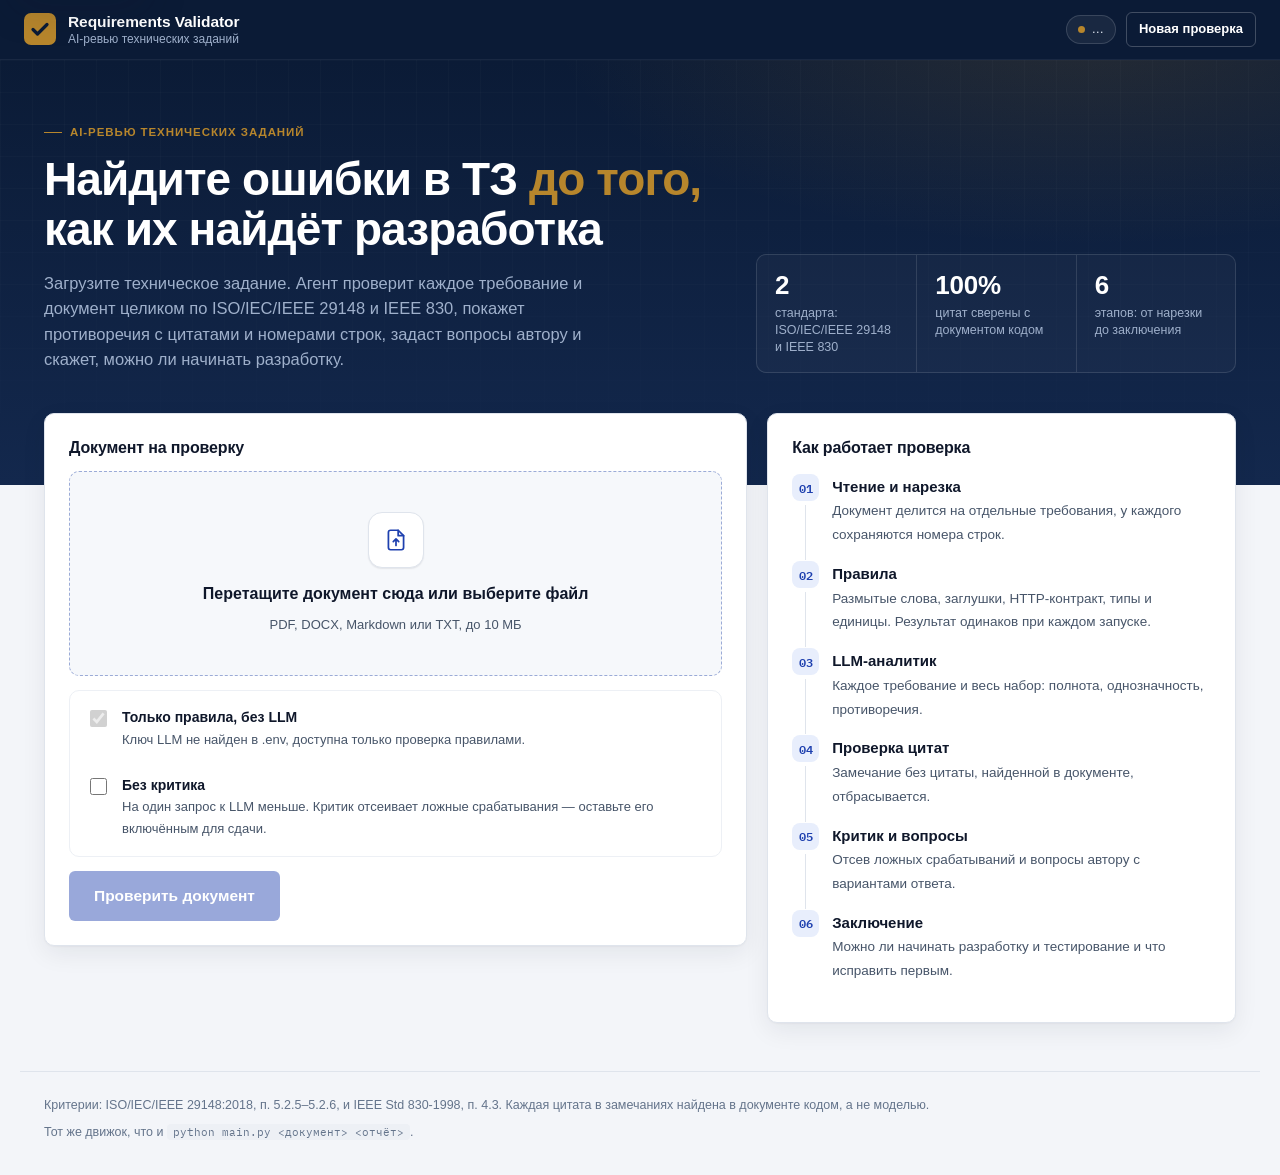
==== commit d7fb3372: "Дизайн веб-платформы: банковский B2B-стиль по скиллу UI UX Pro Max Тёмно-синяя шапка и hero, золотой" ====
--- a/static/index.html
+++ b/static/index.html
@@ -4,10 +4,12 @@
 <meta charset="utf-8">
 <meta name="viewport" content="width=device-width,initial-scale=1">
 <title>Requirements Validator — проверка технических заданий</title>
-<link rel="icon" href="data:image/svg+xml,%3Csvg xmlns='http://www.w3.org/2000/svg' viewBox='0 0 32 32'%3E%3Crect width='32' height='32' rx='7' fill='%230b2545'/%3E%3Cpath d='M9 16.5l4.5 4.5L23 11.5' stroke='%2321c7a8' stroke-width='3.2' fill='none' stroke-linecap='round' stroke-linejoin='round'/%3E%3C/svg%3E">
+<link rel="icon" href="data:image/svg+xml,%3Csvg xmlns='http://www.w3.org/2000/svg' viewBox='0 0 32 32'%3E%3Crect width='32' height='32' rx='7' fill='%23b7862c'/%3E%3Cpath d='M9 16.5l4.5 4.5L23 11.5' stroke='%230b1b36' stroke-width='3.2' fill='none' stroke-linecap='round' stroke-linejoin='round'/%3E%3C/svg%3E">
+<meta name="theme-color" content="#0b1b36">
 <link rel="stylesheet" href="/static/app.css">
 </head>
 <body>
+<a class="skip" href="#app">К содержимому</a>
 <header class="topbar">
   <a class="brand" href="#/" aria-label="На главную">
     <span class="brand-mark" aria-hidden="true"><svg viewBox="0 0 32 32"><rect width="32" height="32" rx="7"/><path d="M9 16.5l4.5 4.5L23 11.5"/></svg></span>
--- a/static/app.css
+++ b/static/app.css
@@ -1,41 +1,75 @@
-/* Requirements Validator — интерфейс веб-платформы. Без внешних шрифтов и библиотек.
-   Идея: документ на столе рецензента. Бумага, цитаты как строки документа с номером на полях,
-   заключение как штамп. Красный карандаш только для критичного. */
+/* Requirements Validator — интерфейс веб-платформы.
+   Дизайн-система подобрана скиллом UI UX Pro Max (запрос «fintech banking B2B compliance dashboard»):
+   стиль — Minimalism & Swiss + Data-Dense Dashboard; палитра — «Banking / Traditional Finance»
+   (доверительный тёмно-синий + золотой акцент); шрифт — IBM Plex Sans («Financial Trust»),
+   цитаты документа — IBM Plex Serif, номера и ID — IBM Plex Mono. Без фиолетовых AI-градиентов. */
+/* Шрифты IBM Plex (SIL OFL 1.1, static/fonts/OFL.txt) хранятся локально: CSP сервера не пускает внешние стили. */
+@font-face { font-family: "IBM Plex Sans"; font-style: normal; font-weight: 400; font-display: swap; src: url("/static/fonts/ibm-plex-sans-latin-400-normal.woff2") format("woff2"); unicode-range: U+0000-00FF, U+0131, U+0152-0153, U+02BB-02BC, U+02C6, U+02DA, U+02DC, U+0304, U+0308, U+0329, U+2000-206F, U+20AC, U+2122, U+2191, U+2193, U+2212, U+2215, U+FEFF, U+FFFD; }
+@font-face { font-family: "IBM Plex Sans"; font-style: normal; font-weight: 400; font-display: swap; src: url("/static/fonts/ibm-plex-sans-cyrillic-400-normal.woff2") format("woff2"); unicode-range: U+0301, U+0400-045F, U+0490-0491, U+04B0-04B1, U+2116; }
+@font-face { font-family: "IBM Plex Sans"; font-style: normal; font-weight: 500; font-display: swap; src: url("/static/fonts/ibm-plex-sans-latin-500-normal.woff2") format("woff2"); unicode-range: U+0000-00FF, U+0131, U+0152-0153, U+02BB-02BC, U+02C6, U+02DA, U+02DC, U+0304, U+0308, U+0329, U+2000-206F, U+20AC, U+2122, U+2191, U+2193, U+2212, U+2215, U+FEFF, U+FFFD; }
+@font-face { font-family: "IBM Plex Sans"; font-style: normal; font-weight: 500; font-display: swap; src: url("/static/fonts/ibm-plex-sans-cyrillic-500-normal.woff2") format("woff2"); unicode-range: U+0301, U+0400-045F, U+0490-0491, U+04B0-04B1, U+2116; }
+@font-face { font-family: "IBM Plex Sans"; font-style: normal; font-weight: 600; font-display: swap; src: url("/static/fonts/ibm-plex-sans-latin-600-normal.woff2") format("woff2"); unicode-range: U+0000-00FF, U+0131, U+0152-0153, U+02BB-02BC, U+02C6, U+02DA, U+02DC, U+0304, U+0308, U+0329, U+2000-206F, U+20AC, U+2122, U+2191, U+2193, U+2212, U+2215, U+FEFF, U+FFFD; }
+@font-face { font-family: "IBM Plex Sans"; font-style: normal; font-weight: 600; font-display: swap; src: url("/static/fonts/ibm-plex-sans-cyrillic-600-normal.woff2") format("woff2"); unicode-range: U+0301, U+0400-045F, U+0490-0491, U+04B0-04B1, U+2116; }
+@font-face { font-family: "IBM Plex Mono"; font-style: normal; font-weight: 400; font-display: swap; src: url("/static/fonts/ibm-plex-mono-latin-400-normal.woff2") format("woff2"); unicode-range: U+0000-00FF, U+0131, U+0152-0153, U+02BB-02BC, U+02C6, U+02DA, U+02DC, U+0304, U+0308, U+0329, U+2000-206F, U+20AC, U+2122, U+2191, U+2193, U+2212, U+2215, U+FEFF, U+FFFD; }
+@font-face { font-family: "IBM Plex Mono"; font-style: normal; font-weight: 400; font-display: swap; src: url("/static/fonts/ibm-plex-mono-cyrillic-400-normal.woff2") format("woff2"); unicode-range: U+0301, U+0400-045F, U+0490-0491, U+04B0-04B1, U+2116; }
+@font-face { font-family: "IBM Plex Mono"; font-style: normal; font-weight: 600; font-display: swap; src: url("/static/fonts/ibm-plex-mono-latin-600-normal.woff2") format("woff2"); unicode-range: U+0000-00FF, U+0131, U+0152-0153, U+02BB-02BC, U+02C6, U+02DA, U+02DC, U+0304, U+0308, U+0329, U+2000-206F, U+20AC, U+2122, U+2191, U+2193, U+2212, U+2215, U+FEFF, U+FFFD; }
+@font-face { font-family: "IBM Plex Mono"; font-style: normal; font-weight: 600; font-display: swap; src: url("/static/fonts/ibm-plex-mono-cyrillic-600-normal.woff2") format("woff2"); unicode-range: U+0301, U+0400-045F, U+0490-0491, U+04B0-04B1, U+2116; }
+@font-face { font-family: "IBM Plex Serif"; font-style: normal; font-weight: 400; font-display: swap; src: url("/static/fonts/ibm-plex-serif-latin-400-normal.woff2") format("woff2"); unicode-range: U+0000-00FF, U+0131, U+0152-0153, U+02BB-02BC, U+02C6, U+02DA, U+02DC, U+0304, U+0308, U+0329, U+2000-206F, U+20AC, U+2122, U+2191, U+2193, U+2212, U+2215, U+FEFF, U+FFFD; }
+@font-face { font-family: "IBM Plex Serif"; font-style: normal; font-weight: 400; font-display: swap; src: url("/static/fonts/ibm-plex-serif-cyrillic-400-normal.woff2") format("woff2"); unicode-range: U+0301, U+0400-045F, U+0490-0491, U+04B0-04B1, U+2116; }
+
 :root {
-  --desk: #e8ecf2;
+  /* поверхности */
+  --desk: #f3f5f9;
   --paper: #ffffff;
-  --paper-2: #f4f6f9;
-  --ink: #17223b;
-  --ink-2: #4a5670;
-  --ink-3: #7d889d;
-  --rule: #d6dce6;
-  --rule-2: #e8ecf2;
-  --stamp: #3a36b0;
+  --paper-2: #f6f8fb;
+  --rule: #dfe4ec;
+  --rule-2: #edf0f5;
+  /* текст */
+  --ink: #0f172a;
+  --ink-2: #475569;
+  --ink-3: #64748b;
+  /* бренд */
+  --navy: #0b1b36;
+  --navy-2: #13284d;
+  --navy-ink: #e8eef8;
+  --navy-ink-2: #9fb0cb;
+  --stamp: #1e40af;          /* основной (кнопки, ссылки, активная вкладка) */
   --stamp-ink: #ffffff;
-  --stamp-soft: #ecebfa;
-  --focus: #3a36b0;
-  --crit: #c42b23;
-  --crit-soft: #fbeceb;
-  --major: #b15c00;
-  --major-soft: #fdf1e2;
-  --minor: #7c6c00;
-  --minor-soft: #f7f3dc;
-  --ok: #1d7a47;
-  --ok-soft: #e5f3eb;
-  --lift: 0 1px 0 rgba(23, 34, 59, .04), 0 2px 6px rgba(23, 34, 59, .06);
-  --float: 0 12px 32px rgba(23, 34, 59, .16);
-  --serif: Charter, "Iowan Old Style", "Palatino Linotype", "Book Antiqua", Georgia, serif;
-  --sans: -apple-system, BlinkMacSystemFont, "Segoe UI", Roboto, "Helvetica Neue", Arial, sans-serif;
-  --mono: ui-monospace, SFMono-Regular, Menlo, Consolas, monospace;
+  --stamp-soft: #e8eefc;
+  --gold: #b7862c;           /* премиальный акцент: логотип, метки */
+  --gold-soft: #f8f0df;
+  --focus: #2563eb;
+  /* статусы */
+  --crit: #c2261d;
+  --crit-soft: #fdecea;
+  --major: #b45309;
+  --major-soft: #fdf1e1;
+  --minor: #7a6a00;
+  --minor-soft: #f7f3da;
+  --ok: #15803d;
+  --ok-soft: #e7f5ec;
+  /* тени и радиусы */
+  --lift: 0 1px 2px rgba(15, 23, 42, .05), 0 1px 1px rgba(15, 23, 42, .03);
+  --lift-2: 0 1px 2px rgba(15, 23, 42, .04), 0 8px 24px rgba(15, 23, 42, .07);
+  --float: 0 16px 40px rgba(15, 23, 42, .18);
+  --r: 10px;
+  --r-sm: 6px;
+  --sans: "IBM Plex Sans", -apple-system, BlinkMacSystemFont, "Segoe UI", Roboto, Arial, sans-serif;
+  --serif: "IBM Plex Serif", Charter, Georgia, serif;
+  --mono: "IBM Plex Mono", ui-monospace, SFMono-Regular, Menlo, Consolas, monospace;
+  --ease: cubic-bezier(.2, .7, .2, 1);
   color-scheme: light;
 }
 @media (prefers-color-scheme: dark) {
   :root {
-    --desk: #0f131a; --paper: #171c25; --paper-2: #1d2330; --ink: #e7eaf0; --ink-2: #a3acbd; --ink-3: #6f798b;
-    --rule: #2b3241; --rule-2: #222937; --stamp: #9a97f7; --stamp-ink: #14122e; --stamp-soft: #24234a; --focus: #9a97f7;
-    --crit: #f2675f; --crit-soft: #3a1716; --major: #eea040; --major-soft: #372510; --minor: #d6c04a; --minor-soft: #302b0e;
-    --ok: #4fc487; --ok-soft: #0f2e1f;
-    --lift: 0 1px 0 rgba(0, 0, 0, .3); --float: 0 12px 32px rgba(0, 0, 0, .55);
+    --desk: #0a1120; --paper: #111a2c; --paper-2: #16213a; --rule: #243150; --rule-2: #1b2742;
+    --ink: #e8edf6; --ink-2: #a9b5ca; --ink-3: #7f8ca5;
+    --navy: #070e1c; --navy-2: #0f1b33;
+    --stamp: #7ea6ff; --stamp-ink: #0a1120; --stamp-soft: #1a2a4f; --gold: #e0b45e; --gold-soft: #33280f; --focus: #7ea6ff;
+    --crit: #f87171; --crit-soft: #3a1518; --major: #f59e0b; --major-soft: #3a2710; --minor: #d9c44f; --minor-soft: #302b0e;
+    --ok: #4ade80; --ok-soft: #0f2e1d;
+    --lift: 0 1px 0 rgba(0, 0, 0, .35); --lift-2: 0 1px 0 rgba(0, 0, 0, .35), 0 8px 24px rgba(0, 0, 0, .35);
+    --float: 0 16px 40px rgba(0, 0, 0, .6);
     color-scheme: dark;
   }
 }
@@ -43,42 +77,48 @@
 * { box-sizing: border-box; }
 html { -webkit-text-size-adjust: 100%; }
 body {
-  margin: 0; background: var(--desk); color: var(--ink);
-  font: 14.5px/1.55 var(--sans); font-variant-numeric: tabular-nums;
-}
-a { color: var(--stamp); text-underline-offset: 2px; }
-code { font-family: var(--mono); font-size: .9em; background: var(--rule-2); padding: 1px 5px; border-radius: 4px; }
-h1, h2, h3 { margin: 0; line-height: 1.2; }
-h1 { font: 600 26px/1.2 var(--serif); letter-spacing: -.005em; }
-h2 { font: 600 17px/1.3 var(--serif); }
-h3 { font-size: 14px; font-weight: 650; }
+  margin: 0; background: var(--desk); color: var(--ink); overflow-x: clip;
+  font: 15px/1.55 var(--sans); font-variant-numeric: tabular-nums; -webkit-font-smoothing: antialiased;
+}
+a { color: var(--stamp); text-underline-offset: 3px; text-decoration-thickness: 1px; }
+code { font-family: var(--mono); font-size: .88em; background: var(--rule-2); padding: 1px 6px; border-radius: 4px; }
+h1, h2, h3 { margin: 0; line-height: 1.2; letter-spacing: -.01em; }
+h1 { font-size: 28px; font-weight: 600; }
+h2 { font-size: 16px; font-weight: 600; }
+h3 { font-size: 14px; font-weight: 600; }
 :focus-visible { outline: 2px solid var(--focus); outline-offset: 2px; border-radius: 4px; }
 .container { max-width: 1240px; margin: 0 auto; padding: 0 24px; }
 @media (max-width: 600px) { .container { padding: 0 16px; } }
 .sr { position: absolute; width: 1px; height: 1px; overflow: hidden; clip: rect(0 0 0 0); }
-
-/* ---------- верхняя панель ---------- */
+.skip { position: absolute; left: 12px; top: -48px; z-index: 60; background: var(--paper); color: var(--ink); padding: 8px 14px; border-radius: var(--r-sm); box-shadow: var(--float); }
+.skip:focus { top: 10px; }
+
+/* ---------- верхняя панель: тёмно-синяя, как в банковских кабинетах ---------- */
 .topbar {
   position: sticky; top: 0; z-index: 20; display: flex; align-items: center; justify-content: space-between; gap: 12px;
-  padding: 10px 24px; background: color-mix(in srgb, var(--desk) 88%, transparent);
-  backdrop-filter: saturate(1.4) blur(10px); -webkit-backdrop-filter: saturate(1.4) blur(10px);
-  border-bottom: 1px solid var(--rule);
-}
-.brand { display: flex; align-items: center; gap: 10px; color: var(--ink); text-decoration: none; min-width: 0; }
-.brand-mark svg { width: 28px; height: 28px; display: block; }
-.brand-mark rect { fill: var(--stamp); }
-.brand-mark path { stroke: var(--stamp-ink); stroke-width: 3.2; fill: none; stroke-linecap: round; stroke-linejoin: round; }
-.brand-text { display: flex; flex-direction: column; line-height: 1.15; min-width: 0; }
-.brand-text b { font: 600 16px/1.15 var(--serif); }
-.brand-text small { color: var(--ink-3); font-size: 12px; white-space: nowrap; overflow: hidden; text-overflow: ellipsis; }
+  height: 60px; padding: 0 24px; background: var(--navy); color: var(--navy-ink);
+  border-bottom: 1px solid rgba(255, 255, 255, .06);
+}
+.brand { display: flex; align-items: center; gap: 12px; color: inherit; text-decoration: none; min-width: 0; }
+.brand-mark svg { width: 32px; height: 32px; display: block; }
+.brand-mark rect { fill: var(--gold); }
+.brand-mark path { stroke: var(--navy); stroke-width: 3.2; fill: none; stroke-linecap: round; stroke-linejoin: round; }
+.brand-text { display: flex; flex-direction: column; line-height: 1.2; min-width: 0; }
+.brand-text b { font-size: 15.5px; font-weight: 600; letter-spacing: -.005em; color: #fff; }
+.brand-text small { color: var(--navy-ink-2); font-size: 12px; white-space: nowrap; overflow: hidden; text-overflow: ellipsis; }
 .topbar-right { display: flex; align-items: center; gap: 10px; }
-.topbar .chip { background: transparent; }
-@media (max-width: 640px) { .brand-text small, #mode-chip { display: none; } .topbar { padding: 10px 16px; } }
+.topbar .chip { background: rgba(255, 255, 255, .06); border-color: rgba(255, 255, 255, .14); color: var(--navy-ink); }
+.topbar .chip::before { content: ""; width: 7px; height: 7px; border-radius: 50%; background: var(--gold); }
+.topbar .chip.live::before { background: #4ade80; box-shadow: 0 0 0 3px rgba(74, 222, 128, .18); }
+.topbar .btn-ghost { background: transparent; color: #fff; border-color: rgba(255, 255, 255, .22); }
+.topbar .btn-ghost:hover { background: rgba(255, 255, 255, .08); }
+@media (max-width: 640px) { .brand-text small, #mode-chip { display: none; } .topbar { padding: 0 16px; height: 56px; } }
 
 /* ---------- базовые элементы ---------- */
-.card { background: var(--paper); border: 1px solid var(--rule); border-radius: 6px; box-shadow: var(--lift); }
+.card { background: var(--paper); border: 1px solid var(--rule); border-radius: var(--r); box-shadow: var(--lift); }
 .card-pad { padding: 24px; }
-.card-head { display: flex; align-items: center; justify-content: space-between; gap: 12px; padding: 14px 20px; border-bottom: 1px solid var(--rule-2); }
+.card-head { display: flex; align-items: center; justify-content: space-between; gap: 12px; padding: 14px 20px; border-bottom: 1px solid var(--rule-2); min-height: 52px; }
+.card-head h2 { font-size: 14.5px; }
 .card-body { padding: 16px 20px; }
 .muted { color: var(--ink-2); }
 .faint { color: var(--ink-3); }
@@ -87,204 +127,259 @@
 .spacer { flex: 1; }
 .stack > * + * { margin-top: 12px; }
 .grid { display: grid; gap: 16px; align-content: start; }
+.eyebrow { font-size: 11.5px; font-weight: 600; letter-spacing: .08em; text-transform: uppercase; color: var(--ink-3); }
 
 .btn {
-  display: inline-flex; align-items: center; justify-content: center; gap: 8px; border: 1px solid transparent;
-  border-radius: 6px; padding: 9px 16px; font: inherit; font-weight: 600; cursor: pointer; text-decoration: none;
-  background: var(--stamp); color: var(--stamp-ink); transition: background .12s, box-shadow .12s;
-}
-.btn:hover { background: color-mix(in srgb, var(--stamp) 88%, var(--ink)); }
+  display: inline-flex; align-items: center; justify-content: center; gap: 8px; border: 1px solid transparent; min-height: 40px;
+  border-radius: var(--r-sm); padding: 9px 16px; font: inherit; font-weight: 600; cursor: pointer; text-decoration: none;
+  background: var(--stamp); color: var(--stamp-ink); transition: background .18s var(--ease), box-shadow .18s var(--ease), border-color .18s;
+  touch-action: manipulation;
+}
+.btn:hover { background: color-mix(in srgb, var(--stamp) 86%, #000); box-shadow: 0 4px 14px color-mix(in srgb, var(--stamp) 28%, transparent); }
 .btn:active { transform: translateY(1px); }
-.btn:disabled { opacity: .5; cursor: not-allowed; transform: none; }
+.btn:disabled { opacity: .45; cursor: not-allowed; transform: none; box-shadow: none; }
 .btn-ghost { background: var(--paper); color: var(--ink); border-color: var(--rule); }
-.btn-ghost:hover { background: var(--paper-2); }
-.btn-sm { padding: 6px 11px; font-size: 13px; }
-.btn-lg { padding: 12px 22px; font-size: 15.5px; }
+.btn-ghost:hover { background: var(--paper-2); border-color: var(--ink-3); box-shadow: none; }
+.btn-sm { padding: 6px 12px; font-size: 13px; min-height: 34px; }
+.btn-lg { padding: 12px 24px; font-size: 15.5px; min-height: 48px; }
 
 .chip {
-  display: inline-flex; align-items: center; gap: 6px; padding: 3px 10px; border-radius: 99px; font-size: 12.5px;
-  font-weight: 600; border: 1px solid var(--rule); background: var(--paper); color: var(--ink-2); white-space: nowrap;
+  display: inline-flex; align-items: center; gap: 6px; padding: 4px 11px; border-radius: 99px; font-size: 12.5px;
+  font-weight: 500; border: 1px solid var(--rule); background: var(--paper); color: var(--ink-2); white-space: nowrap;
 }
 .chip-muted { background: var(--paper-2); }
-button.chip { cursor: pointer; font: inherit; font-size: 12.5px; font-weight: 600; }
+button.chip { cursor: pointer; font: inherit; font-size: 12.5px; font-weight: 500; min-height: 32px; transition: background .15s, border-color .15s, color .15s; }
 button.chip:hover { border-color: var(--ink-3); color: var(--ink); }
 button.chip[aria-pressed="true"] { background: var(--ink); color: var(--paper); border-color: var(--ink); }
 
-.badge { display: inline-flex; align-items: center; gap: 6px; padding: 2px 8px; border-radius: 4px; font-size: 12px; font-weight: 650; white-space: nowrap; }
-.badge::before { content: ""; width: 7px; height: 7px; border-radius: 50%; background: currentColor; flex: none; }
+.badge { display: inline-flex; align-items: center; gap: 6px; padding: 2px 9px; border-radius: 99px; font-size: 12px; font-weight: 600; white-space: nowrap; }
+.badge::before { content: ""; width: 6px; height: 6px; border-radius: 50%; background: currentColor; flex: none; }
 .sev-critical { color: var(--crit); background: var(--crit-soft); }
 .sev-major { color: var(--major); background: var(--major-soft); }
 .sev-minor { color: var(--minor); background: var(--minor-soft); }
 .sev-ok { color: var(--ok); background: var(--ok-soft); }
-.tag { display: inline-block; padding: 1px 7px; border-radius: 4px; font-size: 12px; font-weight: 600; background: var(--paper-2); color: var(--ink-2); border: 1px solid var(--rule-2); white-space: nowrap; text-decoration: none; }
+.tag { display: inline-block; padding: 1px 8px; border-radius: 5px; font-size: 12px; font-weight: 500; background: var(--paper-2); color: var(--ink-2); border: 1px solid var(--rule); white-space: nowrap; text-decoration: none; }
+a.tag { font-family: var(--mono); font-size: 11.5px; }
 a.tag:hover { border-color: var(--stamp); color: var(--stamp); }
 .tag-llm { color: var(--stamp); background: var(--stamp-soft); border-color: transparent; }
-.tag-rule { color: var(--ink); background: var(--paper-2); }
+.tag-rule { color: var(--gold); background: var(--gold-soft); border-color: transparent; }
 .mono { font-family: var(--mono); font-size: 12.5px; }
-input[type=text], input[type=search], select, textarea {
-  font: inherit; color: var(--ink); background: var(--paper); border: 1px solid var(--rule); border-radius: 6px; padding: 8px 10px;
-}
-input[type=search]:focus, select:focus, textarea:focus { border-color: var(--stamp); outline: none; box-shadow: 0 0 0 3px var(--stamp-soft); }
-textarea { width: 100%; min-height: 64px; resize: vertical; }
-.alert { padding: 12px 14px; border-radius: 6px; border: 1px solid; font-size: 13.5px; }
-.alert-err { background: var(--crit-soft); border-color: color-mix(in srgb, var(--crit) 35%, transparent); color: var(--crit); }
-.alert-warn { background: var(--major-soft); border-color: color-mix(in srgb, var(--major) 35%, transparent); }
-.alert-info { background: var(--stamp-soft); border-color: transparent; }
+input[type=text], input[type=search], input[type=password], select, textarea {
+  font: inherit; font-size: 14px; color: var(--ink); background: var(--paper); border: 1px solid var(--rule); border-radius: var(--r-sm); padding: 8px 11px; min-height: 38px;
+  transition: border-color .15s, box-shadow .15s;
+}
+select { cursor: pointer; }
+input:focus, select:focus, textarea:focus { border-color: var(--stamp); outline: none; box-shadow: 0 0 0 3px var(--stamp-soft); }
+textarea { width: 100%; min-height: 72px; resize: vertical; }
+.alert { padding: 12px 14px; border-radius: var(--r-sm); border: 1px solid; font-size: 13.5px; }
+.alert-err { background: var(--crit-soft); border-color: color-mix(in srgb, var(--crit) 30%, transparent); color: var(--crit); }
+.alert-warn { background: var(--major-soft); border-color: color-mix(in srgb, var(--major) 30%, transparent); }
+.alert-info { background: var(--stamp-soft); border-color: color-mix(in srgb, var(--stamp) 18%, transparent); color: var(--ink); }
 
 /* ---------- экран загрузки ---------- */
-.hero { padding: 48px 0 8px; max-width: 760px; }
-.hero h1 { font-size: clamp(30px, 4.2vw, 44px); line-height: 1.08; letter-spacing: -.015em; }
-.hero p { color: var(--ink-2); margin: 14px 0 0; font-size: 16px; max-width: 62ch; }
-.upload-grid { display: grid; grid-template-columns: minmax(0, 1.5fr) minmax(0, 1fr); gap: 24px; margin: 28px 0 48px; align-items: start; }
+.hero-band {
+  position: relative; margin: 0 calc(50% - 50vw); padding: 56px calc(50vw - 50%) 112px;
+  background:
+    radial-gradient(900px 380px at 85% -10%, rgba(183, 134, 44, .16), transparent 60%),
+    linear-gradient(180deg, var(--navy) 0%, var(--navy-2) 100%);
+  color: var(--navy-ink); overflow: hidden;
+}
+.hero-band::after { /* тонкая сетка, как на бланке */
+  content: ""; position: absolute; inset: 0; pointer-events: none; opacity: .5;
+  background-image: linear-gradient(rgba(255, 255, 255, .04) 1px, transparent 1px), linear-gradient(90deg, rgba(255, 255, 255, .04) 1px, transparent 1px);
+  background-size: 32px 32px; mask-image: linear-gradient(180deg, #000 30%, transparent);
+  -webkit-mask-image: linear-gradient(180deg, #000 30%, transparent);
+}
+.hero { position: relative; z-index: 1; max-width: 1192px; margin: 0 auto; display: grid; grid-template-columns: minmax(0, 1.4fr) minmax(0, 1fr); gap: 40px; align-items: end; }
+.hero .eyebrow { color: var(--gold); display: inline-flex; gap: 8px; align-items: center; }
+.hero .eyebrow::before { content: ""; width: 18px; height: 1px; background: currentColor; }
+.hero h1 { margin-top: 14px; font-size: clamp(30px, 4.2vw, 46px); line-height: 1.08; letter-spacing: -.02em; font-weight: 600; color: #fff; }
+.hero h1 em { font-style: normal; color: var(--gold); }
+.hero p { color: var(--navy-ink-2); margin: 16px 0 0; font-size: 16.5px; max-width: 60ch; }
+.trust { display: grid; grid-template-columns: repeat(3, minmax(0, 1fr)); border: 1px solid rgba(255, 255, 255, .12); border-radius: var(--r); background: rgba(255, 255, 255, .03); }
+.trust div { padding: 16px 18px; }
+.trust div + div { border-left: 1px solid rgba(255, 255, 255, .12); }
+.trust b { display: block; font-size: 26px; font-weight: 600; color: #fff; line-height: 1.1; letter-spacing: -.01em; }
+.trust span { display: block; margin-top: 6px; font-size: 12.5px; color: var(--navy-ink-2); line-height: 1.35; }
+@media (max-width: 960px) { .hero { grid-template-columns: 1fr; gap: 28px; } }
+@media (max-width: 600px) { .hero-band { padding-top: 36px; padding-bottom: 96px; } .trust b { font-size: 21px; } .trust div { padding: 12px; } }
+
+.upload-grid { position: relative; z-index: 2; display: grid; grid-template-columns: minmax(0, 1.5fr) minmax(0, 1fr); gap: 20px; margin: -72px 0 48px; align-items: start; }
+.upload-grid > .card { box-shadow: var(--lift-2); }
 @media (max-width: 900px) { .upload-grid { grid-template-columns: 1fr; } }
 .drop {
   display: flex; flex-direction: column; align-items: center; justify-content: center; gap: 8px; text-align: center;
-  border: 1.5px dashed var(--rule); border-radius: 6px; padding: 40px 20px; background: var(--paper-2); cursor: pointer;
-  transition: border-color .12s, background .12s; min-height: 200px;
+  border: 1.5px dashed color-mix(in srgb, var(--stamp) 35%, var(--rule)); border-radius: var(--r); padding: 40px 20px; background: var(--paper-2); cursor: pointer;
+  transition: border-color .18s var(--ease), background .18s var(--ease); min-height: 200px;
 }
 .drop:hover, .drop.over { border-color: var(--stamp); background: var(--stamp-soft); }
-.drop svg { width: 40px; height: 40px; stroke: var(--stamp); fill: none; stroke-width: 1.5; }
-.drop b { font-size: 16px; }
-.file-picked { display: flex; align-items: center; gap: 12px; padding: 12px 14px; border: 1px solid var(--rule); border-radius: 6px; background: var(--paper-2); }
+.drop svg { width: 26px; height: 26px; stroke: var(--stamp); fill: none; stroke-width: 1.6; stroke-linecap: round; stroke-linejoin: round; }
+.drop .ico { width: 56px; height: 56px; border-radius: 14px; display: grid; place-items: center; background: var(--paper); border: 1px solid var(--rule); box-shadow: var(--lift); margin-bottom: 6px; }
+.drop b { font-size: 16px; font-weight: 600; }
+.file-picked { display: flex; align-items: center; gap: 12px; padding: 12px 14px; border: 1px solid var(--rule); border-radius: var(--r-sm); background: var(--paper-2); }
 .file-picked .name { font-weight: 600; overflow-wrap: anywhere; }
-.opts { display: grid; gap: 12px; margin: 18px 0; }
-.opt { display: flex; gap: 10px; align-items: flex-start; font-size: 14px; cursor: pointer; }
-.opt input { margin-top: 3px; width: 16px; height: 16px; accent-color: var(--stamp); flex: none; }
+.opts { display: grid; gap: 4px; margin: 14px 0; border: 1px solid var(--rule-2); border-radius: var(--r); padding: 6px; }
+.opt { display: flex; gap: 12px; align-items: flex-start; font-size: 14px; cursor: pointer; padding: 10px; border-radius: var(--r-sm); }
+.opt:hover { background: var(--paper-2); }
+.opt b { font-weight: 600; }
+.opt input { margin-top: 3px; width: 17px; height: 17px; accent-color: var(--stamp); flex: none; cursor: pointer; }
+.opt input[type=password] { width: 100%; height: auto; margin-top: 8px; cursor: text; }
 .samples { margin-top: 22px; padding-top: 18px; border-top: 1px solid var(--rule-2); }
 .samples h3 { margin-bottom: 10px; }
 .sample-list { display: grid; grid-template-columns: repeat(auto-fit, minmax(220px, 1fr)); gap: 10px; }
 .sample {
-  all: unset; box-sizing: border-box; cursor: pointer; display: grid; grid-template-columns: 34px minmax(0, 1fr); gap: 12px; align-items: center;
-  padding: 12px 14px; border: 1px solid var(--rule); border-radius: 6px; background: var(--paper);
-}
-.sample:hover { border-color: var(--stamp); }
+  all: unset; box-sizing: border-box; cursor: pointer; display: grid; grid-template-columns: 34px minmax(0, 1fr) 16px; gap: 12px; align-items: center;
+  padding: 12px 14px; border: 1px solid var(--rule); border-radius: var(--r); background: var(--paper); transition: border-color .18s, box-shadow .18s;
+}
+.sample::after { content: "→"; color: var(--ink-3); transition: transform .18s var(--ease), color .18s; }
+.sample:hover { border-color: var(--stamp); box-shadow: var(--lift-2); }
+.sample:hover::after { color: var(--stamp); transform: translateX(2px); }
 .sample:focus-visible { outline: 2px solid var(--focus); outline-offset: 2px; }
-.sample .sheet { width: 34px; height: 42px; border: 1px solid var(--rule); border-radius: 2px; background: var(--paper);
-  background-image: repeating-linear-gradient(to bottom, transparent 0 7px, var(--rule-2) 7px 8px); background-position: 0 8px; box-shadow: 2px 2px 0 var(--rule-2); }
-.sample b { display: block; font: 600 14.5px/1.3 var(--serif); }
+.sample .sheet { width: 32px; height: 40px; border: 1px solid var(--rule); border-radius: 3px; background: var(--paper);
+  background-image: repeating-linear-gradient(to bottom, transparent 0 6px, var(--rule-2) 6px 7px); background-position: 0 9px;
+  box-shadow: inset 0 3px 0 var(--gold); }
+.sample b { display: block; font-size: 14px; font-weight: 600; line-height: 1.3; }
 .sample b + span { display: block; color: var(--ink-3); font-size: 12.5px; margin-top: 2px; }
 .steps-list { list-style: none; margin: 0; padding: 0; counter-reset: s; }
-.steps-list li { position: relative; padding: 0 0 16px 34px; counter-increment: s; }
-.steps-list li:not(:last-child)::after { content: ""; position: absolute; left: 11px; top: 26px; bottom: 4px; width: 1px; background: var(--rule); }
+.steps-list li { position: relative; padding: 0 0 16px 40px; counter-increment: s; }
+.steps-list li:not(:last-child)::after { content: ""; position: absolute; left: 13px; top: 30px; bottom: 2px; width: 1px; background: var(--rule); }
 .steps-list li::before {
-  content: counter(s); position: absolute; left: 0; top: 0; width: 23px; height: 23px; border-radius: 50%;
-  display: grid; place-items: center; border: 1px solid var(--rule); background: var(--paper); color: var(--ink-2); font-weight: 650; font-size: 12px;
-}
-.steps-list li b { display: block; font-weight: 650; }
+  content: counter(s, decimal-leading-zero); position: absolute; left: 0; top: -1px; width: 27px; height: 27px; border-radius: 8px;
+  display: grid; place-items: center; background: var(--stamp-soft); color: var(--stamp); font: 600 11.5px var(--mono);
+}
+.steps-list li b { display: block; font-weight: 600; }
 .steps-list li span { color: var(--ink-2); font-size: 13.5px; }
 
 /* ---------- прогресс ---------- */
 .progress-wrap { max-width: 720px; margin: 44px auto 64px; }
-.progress-wrap h1 { font-size: 28px; }
+.progress-wrap h1 { font-size: 24px; }
 .stages { list-style: none; margin: 0; padding: 0; }
-.stage { display: flex; gap: 14px; align-items: center; padding: 11px 0; border-bottom: 1px solid var(--rule-2); }
+.stage { display: flex; gap: 14px; align-items: center; padding: 12px 0; border-bottom: 1px solid var(--rule-2); }
 .stage:last-child { border-bottom: 0; }
-.stage .dot { width: 26px; height: 26px; border-radius: 50%; flex: none; display: grid; place-items: center; border: 1.5px solid var(--rule); color: var(--ink-3); font-size: 12px; font-weight: 700; }
-.stage.done .dot { background: var(--ok); border-color: var(--ok); color: var(--paper); }
+.stage .dot { width: 28px; height: 28px; border-radius: 50%; flex: none; display: grid; place-items: center; border: 1.5px solid var(--rule); color: var(--ink-3); font: 600 12px var(--mono); }
+.stage.done .dot { background: var(--ok); border-color: var(--ok); color: #fff; }
 .stage.active .dot { border-color: var(--stamp); border-top-color: transparent; animation: spin .9s linear infinite; }
-.stage.active .label { font-weight: 650; }
+.stage.active .label { font-weight: 600; }
 .stage .label { flex: 1; }
 .stage.pending .label { color: var(--ink-3); }
 @keyframes spin { to { transform: rotate(360deg); } }
-.bar { height: 4px; background: var(--rule-2); border-radius: 99px; overflow: hidden; }
-.bar > i { display: block; height: 100%; background: var(--stamp); border-radius: 99px; transition: width .4s; }
-.log { font-family: var(--mono); font-size: 12px; color: var(--ink-2); max-height: 180px; overflow: auto; background: var(--paper-2); border: 1px solid var(--rule-2); border-radius: 6px; padding: 10px 12px; margin: 0; }
+.bar { height: 6px; background: var(--rule-2); border-radius: 99px; overflow: hidden; }
+.bar > i { display: block; height: 100%; background: linear-gradient(90deg, var(--stamp), color-mix(in srgb, var(--stamp) 60%, var(--gold))); border-radius: 99px; transition: width .4s var(--ease); }
+.log { font-family: var(--mono); font-size: 12px; color: var(--ink-2); max-height: 180px; overflow: auto; background: var(--paper-2); border: 1px solid var(--rule-2); border-radius: var(--r-sm); padding: 10px 12px; margin: 0; }
 .log div { white-space: pre-wrap; }
 
-/* ---------- заключение: штамп ---------- */
-.verdict { display: grid; grid-template-columns: minmax(0, 1fr) auto; gap: 24px; align-items: start; padding: 28px 28px 24px; margin: 28px 0 20px; }
-.verdict-doc { color: var(--ink-3); font-size: 13px; margin-bottom: 10px; }
-.stamp {
-  --sc: var(--crit);
-  display: inline-block; color: var(--sc); border: 3px double var(--sc); border-radius: 6px; padding: 8px 16px 9px;
-  transform: rotate(-1.2deg); transform-origin: left center;
-}
-.verdict.ok .stamp { --sc: var(--ok); }
-.verdict.warn .stamp { --sc: var(--major); }
-.stamp h1 { font: 700 clamp(24px, 3.4vw, 36px)/1.1 var(--serif); color: inherit; letter-spacing: -.01em; }
-.verdict p { margin: 16px 0 0; color: var(--ink-2); max-width: 78ch; }
-.verdict .flags { display: flex; gap: 8px; flex-wrap: wrap; margin-top: 14px; }
-.gate { display: inline-flex; align-items: center; gap: 8px; padding: 5px 12px 5px 10px; border-radius: 99px; font-size: 13px; font-weight: 600; border: 1px solid; }
-.gate::before { font-weight: 800; }
-.gate.yes { color: var(--ok); border-color: color-mix(in srgb, var(--ok) 40%, transparent); background: var(--ok-soft); }
-.gate.yes::before { content: "✓"; }
-.gate.no { color: var(--crit); border-color: color-mix(in srgb, var(--crit) 40%, transparent); background: var(--crit-soft); }
-.gate.no::before { content: "✕"; }
-.verdict-actions { display: flex; flex-direction: column; gap: 8px; align-items: stretch; }
+/* ---------- заключение ---------- */
+.verdict {
+  --sc: var(--crit); --sc-soft: var(--crit-soft);
+  position: relative; display: grid; grid-template-columns: auto minmax(0, 1fr) auto; gap: 20px; align-items: start;
+  padding: 26px 28px 24px; margin: 28px 0 20px; overflow: hidden; box-shadow: var(--lift-2);
+}
+.verdict::before { content: ""; position: absolute; inset: 0 auto 0 0; width: 4px; background: var(--sc); }
+.verdict.ok { --sc: var(--ok); --sc-soft: var(--ok-soft); }
+.verdict.warn { --sc: var(--major); --sc-soft: var(--major-soft); }
+.verdict-icon { width: 52px; height: 52px; border-radius: 14px; display: grid; place-items: center; background: var(--sc-soft); color: var(--sc); }
+.verdict-icon svg { width: 26px; height: 26px; stroke: currentColor; fill: none; stroke-width: 2; stroke-linecap: round; stroke-linejoin: round; }
+.verdict-doc { color: var(--ink-3); font-size: 13px; margin-top: 4px; }
+.verdict-doc b { color: var(--ink-2); font-weight: 500; }
+.stamp { margin-top: 6px; color: var(--sc); }
+.stamp h1 { font-size: clamp(22px, 2.8vw, 30px); line-height: 1.15; color: inherit; font-weight: 600; letter-spacing: -.015em; }
+.verdict p { margin: 12px 0 0; color: var(--ink-2); max-width: 82ch; }
+.verdict .flags { display: flex; gap: 8px; flex-wrap: wrap; margin-top: 16px; }
+.gate { display: inline-flex; align-items: center; gap: 8px; padding: 5px 12px 5px 6px; border-radius: 99px; font-size: 13px; font-weight: 500; border: 1px solid; }
+.gate::before { width: 18px; height: 18px; border-radius: 50%; display: grid; place-items: center; font-size: 11px; font-weight: 700; color: #fff; }
+.gate.yes { color: var(--ok); border-color: color-mix(in srgb, var(--ok) 35%, transparent); background: var(--ok-soft); }
+.gate.yes::before { content: "✓"; background: var(--ok); }
+.gate.no { color: var(--crit); border-color: color-mix(in srgb, var(--crit) 35%, transparent); background: var(--crit-soft); }
+.gate.no::before { content: "✕"; background: var(--crit); }
+.verdict-actions { display: flex; flex-direction: column; gap: 8px; align-items: stretch; min-width: 190px; }
 @media (prefers-reduced-motion: no-preference) {
-  .stamp { animation: stamp .45s cubic-bezier(.2, .9, .3, 1.3) both; }
-  @keyframes stamp { from { opacity: 0; transform: rotate(-1.2deg) scale(1.25); } to { opacity: 1; transform: rotate(-1.2deg) scale(1); } }
-}
-@media (prefers-reduced-motion: reduce) { .stage.active .dot { animation: none; border-top-color: var(--stamp); } }
-@media (max-width: 820px) { .verdict { grid-template-columns: 1fr; padding: 20px; } .verdict-actions { flex-direction: row; flex-wrap: wrap; } }
+  .verdict-icon { animation: pop .5s var(--ease) both; }
+  @keyframes pop { from { opacity: 0; transform: scale(.7); } to { opacity: 1; transform: scale(1); } }
+  .card, .issue { animation: rise .35s var(--ease) both; }
+  @keyframes rise { from { opacity: 0; transform: translateY(6px); } to { opacity: 1; transform: none; } }
+}
+@media (prefers-reduced-motion: reduce) { .stage.active .dot { animation: none; border-top-color: var(--stamp); } * { scroll-behavior: auto !important; } }
+@media (max-width: 900px) {
+  .verdict { grid-template-columns: auto minmax(0, 1fr); padding: 20px; }
+  .verdict-actions { grid-column: 1 / -1; flex-direction: row; flex-wrap: wrap; min-width: 0; }
+}
+@media (max-width: 560px) { .verdict { grid-template-columns: 1fr; gap: 12px; } .verdict-icon { width: 44px; height: 44px; } }
 .menu { position: relative; }
-.menu-list { position: absolute; right: 0; top: calc(100% + 6px); min-width: 240px; background: var(--paper); border: 1px solid var(--rule); border-radius: 6px; box-shadow: var(--float); padding: 6px; z-index: 30; }
-.menu-list a { display: flex; justify-content: space-between; gap: 10px; padding: 9px 10px; border-radius: 4px; color: var(--ink); text-decoration: none; }
+.menu > .btn { width: 100%; }
+.menu-list { position: absolute; right: 0; top: calc(100% + 6px); min-width: 260px; background: var(--paper); border: 1px solid var(--rule); border-radius: var(--r); box-shadow: var(--float); padding: 6px; z-index: 30; }
+.menu-list a { display: flex; justify-content: space-between; gap: 10px; padding: 10px 12px; border-radius: var(--r-sm); color: var(--ink); text-decoration: none; }
 .menu-list a:hover { background: var(--paper-2); }
-.menu-list small { color: var(--ink-3); }
+.menu-list small { color: var(--ink-3); font-family: var(--mono); }
+@media (max-width: 900px) { .menu-list { left: 0; right: auto; } }
 
 /* ---------- вкладки ---------- */
-.tabs { display: flex; gap: 4px; border-bottom: 1px solid var(--rule); margin: 0 0 20px; overflow-x: auto; scrollbar-width: thin; }
-.tabs a { padding: 10px 12px; color: var(--ink-2); text-decoration: none; font-weight: 600; border-bottom: 2px solid transparent; margin-bottom: -1px; white-space: nowrap; display: flex; gap: 7px; align-items: center; }
+.tabs { display: flex; gap: 2px; border-bottom: 1px solid var(--rule); margin: 0 0 20px; overflow-x: auto; scrollbar-width: none; }
+.tabs::-webkit-scrollbar { display: none; }
+.tabs a { padding: 12px 14px; color: var(--ink-2); text-decoration: none; font-weight: 500; font-size: 14.5px; border-bottom: 2px solid transparent; margin-bottom: -1px; white-space: nowrap; display: flex; gap: 8px; align-items: center; transition: color .15s; }
 .tabs a:hover { color: var(--ink); }
-.tabs a[aria-current="page"] { color: var(--ink); border-bottom-color: var(--stamp); }
-.tabs .count { font-size: 11.5px; background: var(--paper); border: 1px solid var(--rule); color: var(--ink-2); border-radius: 99px; padding: 0 7px; }
-.tabs .count.hot { background: var(--crit-soft); border-color: transparent; color: var(--crit); }
-
-/* ---------- обзор: полоса показателей ---------- */
+.tabs a[aria-current="page"] { color: var(--ink); font-weight: 600; border-bottom-color: var(--stamp); }
+.tabs .count { font: 500 11.5px/1.6 var(--mono); background: var(--rule-2); color: var(--ink-2); border-radius: 99px; padding: 0 7px; }
+.tabs a[aria-current="page"] .count { background: var(--stamp); color: var(--stamp-ink); }
+.tabs .count.hot { background: var(--crit-soft); color: var(--crit); }
+
+/* ---------- обзор: KPI ---------- */
 .stats { display: grid; grid-template-columns: 1.35fr repeat(4, minmax(0, 1fr)); }
-.stat { padding: 18px 20px; color: inherit; text-decoration: none; display: block; }
+.stat { padding: 18px 20px; color: inherit; text-decoration: none; display: block; position: relative; transition: background .15s; }
 .stat + .stat { border-left: 1px solid var(--rule-2); }
 a.stat:hover { background: var(--paper-2); }
-.stat .v { font: 600 34px/1 var(--serif); }
-.stat .l { margin-top: 8px; font-weight: 600; }
+a.stat::after { content: "→"; position: absolute; top: 16px; right: 16px; color: var(--ink-3); opacity: 0; transition: opacity .15s, transform .15s var(--ease); }
+a.stat:hover::after { opacity: 1; transform: translateX(2px); }
+.stat .v { font-size: 32px; font-weight: 600; line-height: 1; letter-spacing: -.02em; }
+.stat .l { margin-top: 8px; font-weight: 600; font-size: 14px; }
 .stat .s { color: var(--ink-2); font-size: 13px; margin-top: 2px; }
 .stat .sev-dots { display: flex; gap: 10px; flex-wrap: wrap; margin-top: 4px; font-size: 13px; }
 .stat .sev-dots span { display: inline-flex; align-items: center; gap: 5px; }
 .stat .sev-dots i { width: 8px; height: 8px; border-radius: 50%; }
-.stat-quality { display: flex; gap: 16px; align-items: center; }
+.stat-quality { display: flex; gap: 16px; align-items: center; background: linear-gradient(135deg, var(--paper-2), var(--paper)); border-radius: var(--r) 0 0 var(--r); }
 @media (max-width: 1000px) {
   .stats { grid-template-columns: repeat(2, minmax(0, 1fr)); }
   .stat + .stat { border-left: 0; }
   .stat { border-top: 1px solid var(--rule-2); }
-  .stat-quality { grid-column: 1 / -1; border-top: 0; }
+  .stat-quality { grid-column: 1 / -1; border-top: 0; border-radius: var(--r) var(--r) 0 0; }
   .stat:nth-child(odd):not(.stat-quality) { border-left: 1px solid var(--rule-2); }
 }
-.ring { width: 68px; height: 68px; flex: none; }
+.ring { width: 72px; height: 72px; flex: none; }
 .ring circle { fill: none; stroke-width: 6; }
 .ring .bg { stroke: var(--rule-2); }
 .ring .fg { stroke-linecap: round; transform: rotate(-90deg); transform-origin: 50% 50%; }
-.ring text { font: 600 20px var(--serif); fill: var(--ink); text-anchor: middle; dominant-baseline: central; }
+.ring text { font: 600 19px var(--sans); fill: var(--ink); text-anchor: middle; dominant-baseline: central; }
 
 .overview-grid { display: grid; grid-template-columns: minmax(0, 1.35fr) minmax(0, 1fr); gap: 16px; margin-top: 16px; }
 @media (max-width: 960px) { .overview-grid { grid-template-columns: 1fr; } }
-.hbar { display: grid; grid-template-columns: minmax(120px, 220px) minmax(0, 1fr) 30px; gap: 12px; align-items: center; padding: 5px 0; font-size: 13.5px; }
+.hbar { display: grid; grid-template-columns: minmax(120px, 220px) minmax(0, 1fr) 30px; gap: 12px; align-items: center; padding: 6px 0; font-size: 13.5px; }
 .hbar .track { height: 8px; background: var(--rule-2); border-radius: 99px; overflow: hidden; }
 .hbar .track i { display: block; height: 100%; border-radius: 99px; background: var(--stamp); }
-.hbar .n { text-align: right; font-weight: 650; }
+.hbar .n { text-align: right; font: 600 13px var(--mono); }
 .hbar button { all: unset; cursor: pointer; overflow: hidden; text-overflow: ellipsis; white-space: nowrap; border-radius: 3px; }
-.hbar button:hover { color: var(--stamp); text-decoration: underline; text-underline-offset: 2px; }
+.hbar button:hover { color: var(--stamp); text-decoration: underline; text-underline-offset: 3px; }
 .hbar button:focus-visible { outline: 2px solid var(--focus); outline-offset: 2px; }
 .stackbar { display: flex; height: 12px; border-radius: 99px; overflow: hidden; background: var(--rule-2); gap: 2px; }
 .stackbar i { display: block; height: 100%; }
 .legend { display: flex; gap: 6px 16px; flex-wrap: wrap; font-size: 13px; color: var(--ink-2); margin-top: 12px; }
 .legend span { display: inline-flex; align-items: center; gap: 6px; }
-.legend i { width: 9px; height: 9px; border-radius: 50%; display: inline-block; }
+.legend i { width: 9px; height: 9px; border-radius: 3px; display: inline-block; }
 .fixlist { margin: 0; padding: 0; list-style: none; counter-reset: f; }
-.fixlist li { padding: 12px 0; border-bottom: 1px solid var(--rule-2); display: grid; grid-template-columns: 22px minmax(0, 1fr); gap: 10px; counter-increment: f; }
-.fixlist li::before { content: counter(f); font: 600 16px/1.35 var(--serif); color: var(--ink-3); }
+.fixlist li { padding: 12px 0; border-bottom: 1px solid var(--rule-2); display: grid; grid-template-columns: 28px minmax(0, 1fr); gap: 10px; counter-increment: f; }
+.fixlist li::before { content: counter(f); width: 24px; height: 24px; border-radius: 7px; display: grid; place-items: center; background: var(--paper-2); border: 1px solid var(--rule); font: 600 12px var(--mono); color: var(--ink-2); }
 .fixlist li:last-child { border-bottom: 0; }
 .fixlist .fx-head { display: flex; gap: 8px; align-items: center; flex-wrap: wrap; margin-bottom: 3px; }
-.fixlist .fx-head a { font-weight: 650; }
-.fixlist .fx-text { color: var(--ink-2); }
+.fixlist .fx-head a { font-weight: 600; color: var(--ink); text-decoration: none; }
+.fixlist .fx-head a:hover { color: var(--stamp); text-decoration: underline; }
+.fixlist .fx-head .faint { font-family: var(--mono); font-size: 12px; }
+.fixlist .fx-text { color: var(--ink-2); font-size: 14px; }
 
 /* таблицы */
 .table-wrap { overflow-x: auto; }
 table.t { width: 100%; border-collapse: collapse; font-size: 13.5px; }
-table.t th { text-align: left; font-size: 12.5px; color: var(--ink-2); font-weight: 600; padding: 10px 12px; border-bottom: 1px solid var(--rule); background: var(--paper-2); position: sticky; top: 0; white-space: nowrap; }
-table.t td { padding: 10px 12px; border-bottom: 1px solid var(--rule-2); vertical-align: top; }
+table.t th { text-align: left; font-size: 11.5px; letter-spacing: .06em; text-transform: uppercase; color: var(--ink-3); font-weight: 600; padding: 10px 12px; border-bottom: 1px solid var(--rule); background: var(--paper-2); position: sticky; top: 0; white-space: nowrap; }
+table.t td { padding: 11px 12px; border-bottom: 1px solid var(--rule-2); vertical-align: top; }
 table.t td.mono { white-space: nowrap; }
-table.t tbody tr { cursor: pointer; }
+table.t tbody tr { cursor: pointer; transition: background .12s; }
 table.t tbody tr:hover td { background: var(--paper-2); }
 table.t tbody tr.sel td { background: var(--stamp-soft); }
 table.t tbody tr.sel td:first-child { box-shadow: inset 3px 0 0 var(--stamp); }
@@ -299,89 +394,113 @@
 /* разделённый вид: список + детали */
 .split { display: grid; grid-template-columns: minmax(0, 1.25fr) minmax(0, 1fr); gap: 16px; align-items: start; }
 @media (max-width: 1000px) { .split { grid-template-columns: 1fr; } }
-.sticky { position: sticky; top: 72px; max-height: calc(100vh - 88px); overflow: auto; }
+.sticky { position: sticky; top: 124px; max-height: calc(100vh - 140px); overflow: auto; }
 @media (max-width: 1000px) { .sticky { position: static; max-height: none; } }
 .crit-grid { display: grid; grid-template-columns: repeat(auto-fill, minmax(180px, 1fr)); gap: 6px; }
-.crit-cell { display: flex; gap: 8px; align-items: center; padding: 6px 8px; border-radius: 4px; background: var(--paper-2); font-size: 12.5px; border: 1px solid var(--rule-2); }
-.crit-cell b { width: 18px; height: 18px; border-radius: 50%; display: grid; place-items: center; font-size: 11px; color: var(--paper); background: var(--ok); flex: none; }
+.crit-cell { display: flex; gap: 8px; align-items: center; padding: 7px 9px; border-radius: var(--r-sm); background: var(--paper-2); font-size: 12.5px; border: 1px solid var(--rule-2); }
+.crit-cell b { width: 18px; height: 18px; border-radius: 50%; display: grid; place-items: center; font-size: 11px; color: #fff; background: var(--ok); flex: none; }
 .crit-cell.critical b { background: var(--crit); } .crit-cell.major b { background: var(--major); } .crit-cell.minor b { background: var(--minor); }
 
 /* фильтры */
-.filters { display: flex; gap: 8px; flex-wrap: wrap; align-items: center; margin-bottom: 16px; }
+.filters { display: flex; gap: 8px; flex-wrap: wrap; align-items: center; margin-bottom: 16px; padding: 10px; background: var(--paper); border: 1px solid var(--rule); border-radius: var(--r); box-shadow: var(--lift); }
 .filters input[type=search] { flex: 1 1 220px; min-width: 0; }
 
-/* ---------- дефект: замечание на полях документа ---------- */
-.issue { padding: 18px 20px; border-left: 3px solid var(--rule); }
-.issue.critical { border-left-color: var(--crit); }
-.issue.major { border-left-color: var(--major); }
-.issue.minor { border-left-color: var(--minor); }
+/* ---------- дефект ---------- */
+.issue { padding: 18px 20px 18px 22px; position: relative; overflow: hidden; }
+.issue::before { content: ""; position: absolute; inset: 0 auto 0 0; width: 3px; background: var(--rule); }
+.issue.critical::before { background: var(--crit); }
+.issue.major::before { background: var(--major); }
+.issue.minor::before { background: var(--minor); }
 .issue + .issue { margin-top: 12px; }
 .issue-head { display: flex; gap: 10px; align-items: baseline; flex-wrap: wrap; }
-.issue-id { font-weight: 650; font-size: 13px; color: var(--ink-3); }
-.issue-title { font: 600 16.5px/1.3 var(--serif); flex: 1 1 280px; min-width: 0; }
+.issue-id { font: 600 12px var(--mono); color: var(--ink-3); background: var(--paper-2); border: 1px solid var(--rule-2); padding: 1px 6px; border-radius: 4px; align-self: center; }
+.issue-title { font-size: 16px; font-weight: 600; line-height: 1.35; flex: 1 1 280px; min-width: 0; }
 .issue-head .badge { align-self: center; }
-.issue-meta { display: flex; gap: 6px; flex-wrap: wrap; margin-top: 8px; }
-.issue p { margin: 10px 0 0; max-width: 80ch; }
+.issue-meta { display: flex; gap: 6px; flex-wrap: wrap; margin-top: 10px; }
+.issue p { margin: 10px 0 0; max-width: 80ch; color: var(--ink-2); }
 .quote {
-  margin: 10px 0 0; padding: 8px 12px 8px 0; background: var(--paper-2); border-radius: 4px; font-size: 14px;
-  display: grid; grid-template-columns: 64px minmax(0, 1fr); gap: 12px; align-items: baseline;
-}
-.quote a, .quote .ln-ref { text-align: right; font-size: 12px; color: var(--ink-3); text-decoration: none; white-space: nowrap; border-right: 1px solid var(--rule); padding-right: 10px; }
+  margin: 12px 0 0; padding: 10px 14px 10px 0; background: var(--paper-2); border: 1px solid var(--rule-2); border-radius: var(--r-sm); font-size: 14px;
+  display: grid; grid-template-columns: 70px minmax(0, 1fr); gap: 14px; align-items: baseline;
+}
+.quote a, .quote .ln-ref { text-align: right; font: 500 11.5px var(--mono); color: var(--ink-3); text-decoration: none; white-space: nowrap; border-right: 1px solid var(--rule); padding-right: 10px; }
 .quote a:hover { color: var(--stamp); }
 .quote q { quotes: "«" "»"; overflow-wrap: anywhere; font-family: var(--serif); text-decoration: underline wavy color-mix(in srgb, var(--crit) 45%, transparent); text-decoration-thickness: 1px; text-underline-offset: 4px; text-decoration-skip-ink: none; }
 .issue.major .quote q { text-decoration-color: color-mix(in srgb, var(--major) 50%, transparent); }
 .issue.minor .quote q { text-decoration-color: color-mix(in srgb, var(--minor) 50%, transparent); }
 .quote.plain q { text-decoration: none; }
-.kv { display: grid; grid-template-columns: minmax(140px, 240px) minmax(0, 1fr); gap: 6px 16px; font-size: 13.5px; margin: 0; }
-.kv dt { color: var(--ink-2); }
-.kv dd { margin: 0; }
-@media (max-width: 600px) { .kv { grid-template-columns: 1fr; } .kv dd { margin-bottom: 8px; } }
-.fix { border-left: 2px solid var(--ok); padding: 4px 0 4px 12px; margin-top: 12px; font-size: 13.5px; }
-.fix b { color: var(--ok); }
-.ask { border-left: 2px solid var(--stamp); padding: 4px 0 4px 12px; margin-top: 8px; font-size: 13.5px; }
-.ask b { color: var(--stamp); }
-.vs { display: grid; grid-template-columns: minmax(0, 1fr) auto minmax(0, 1fr); gap: 10px; align-items: stretch; margin-top: 10px; }
+.kv { display: grid; grid-template-columns: minmax(140px, 260px) minmax(0, 1fr); gap: 0; font-size: 14px; margin: 0; }
+.kv dt, .kv dd { padding: 10px 0; border-bottom: 1px solid var(--rule-2); }
+.kv dt { color: var(--ink-3); }
+.kv dd { margin: 0; font-weight: 500; }
+@media (max-width: 600px) { .kv { grid-template-columns: 1fr; } .kv dt { border-bottom: 0; padding-bottom: 0; } }
+.fix { border-left: 2px solid var(--ok); background: color-mix(in srgb, var(--ok-soft) 60%, transparent); border-radius: 0 var(--r-sm) var(--r-sm) 0; padding: 8px 12px; margin-top: 12px; font-size: 14px; }
+.fix b { color: var(--ok); font-weight: 600; }
+.ask { border-left: 2px solid var(--stamp); background: color-mix(in srgb, var(--stamp-soft) 60%, transparent); border-radius: 0 var(--r-sm) var(--r-sm) 0; padding: 8px 12px; margin-top: 8px; font-size: 14px; }
+.ask b { color: var(--stamp); font-weight: 600; }
+.vs { display: grid; grid-template-columns: minmax(0, 1fr) auto minmax(0, 1fr); gap: 10px; align-items: stretch; margin-top: 12px; }
 .vs .quote { margin: 0; }
-.vs .x { align-self: center; font: 700 20px var(--serif); color: var(--crit); }
+.vs .x { align-self: center; width: 32px; height: 32px; border-radius: 50%; display: grid; place-items: center; font: 700 16px var(--sans); color: var(--crit); background: var(--crit-soft); }
 @media (max-width: 700px) { .vs { grid-template-columns: 1fr; } .vs .x { justify-self: center; } }
 .resolved { opacity: .6; }
 .resolved .issue-title { text-decoration: line-through; }
 .flash { animation: flash 1.6s ease-out; }
-@keyframes flash { from { box-shadow: 0 0 0 3px var(--stamp); } to { box-shadow: var(--lift); } }
+@keyframes flash { from { box-shadow: 0 0 0 3px var(--focus); } to { box-shadow: var(--lift); } }
 
 /* вопросы */
-.question { padding: 18px 20px; }
+.question { padding: 18px 20px 18px 22px; position: relative; overflow: hidden; }
+.question::before { content: ""; position: absolute; inset: 0 auto 0 0; width: 3px; background: transparent; transition: background .2s; }
 .question + .question { margin-top: 12px; }
-.question .opts-row { display: flex; gap: 6px; flex-wrap: wrap; margin: 12px 0 8px; }
-.question .issue-title { font-size: 16px; }
+.question .opts-row { display: flex; gap: 6px; flex-wrap: wrap; margin: 12px 0 10px; }
+.question .issue-title { font-size: 15.5px; }
 
 /* документ */
-.doc { font: 14px/1.65 var(--serif); }
+.doc { font: 14px/1.7 var(--serif); }
 .doc .ln { display: grid; grid-template-columns: 56px minmax(0, 1fr); border-left: 3px solid transparent; }
-.doc .ln .no { color: var(--ink-3); text-align: right; padding-right: 14px; user-select: none; font: 12px/1.65rem var(--sans); line-height: inherit; }
+.doc .ln .no { color: var(--ink-3); text-align: right; padding-right: 14px; user-select: none; font: 11.5px/inherit var(--mono); line-height: inherit; }
 .doc .ln .tx { white-space: pre-wrap; overflow-wrap: anywhere; padding-right: 16px; }
 .doc .ln.critical { background: var(--crit-soft); border-left-color: var(--crit); cursor: pointer; }
 .doc .ln.major { background: var(--major-soft); border-left-color: var(--major); cursor: pointer; }
 .doc .ln.minor { background: var(--minor-soft); border-left-color: var(--minor); cursor: pointer; }
 .doc .ln.critical:hover, .doc .ln.major:hover, .doc .ln.minor:hover { filter: brightness(.97); }
 .doc .ln.target { outline: 2px solid var(--focus); outline-offset: -2px; }
-.doc-wrap { position: relative; max-height: calc(100vh - 200px); overflow: auto; padding: 12px 0; }
+.doc-wrap { position: relative; max-height: calc(100vh - 220px); overflow: auto; padding: 12px 0; }
 
 .empty { text-align: center; padding: 40px 20px; color: var(--ink-2); }
-.footer { color: var(--ink-3); font-size: 12.5px; padding-top: 24px; padding-bottom: 32px; border-top: 1px solid var(--rule); margin-top: 48px; }
-.footer p { margin: 0 0 4px; }
-.toast { position: fixed; bottom: 20px; left: 50%; transform: translateX(-50%); background: var(--ink); color: var(--paper); padding: 10px 16px; border-radius: 6px; box-shadow: var(--float); z-index: 50; font-size: 14px; max-width: calc(100vw - 32px); }
+.footer { color: var(--ink-3); font-size: 12.5px; padding-top: 24px; padding-bottom: 32px; border-top: 1px solid var(--rule); margin-top: 48px; display: flex; gap: 8px 24px; flex-wrap: wrap; justify-content: space-between; }
+.footer p { margin: 0; }
+.toast { position: fixed; bottom: 96px; left: 50%; transform: translateX(-50%); background: var(--ink); color: var(--paper); padding: 11px 16px; border-radius: var(--r-sm); box-shadow: var(--float); z-index: 50; font-size: 14px; max-width: calc(100vw - 32px); }
 
 @media (max-width: 600px) {
   .topbar .btn-ghost { display: none; }
   .hbar { grid-template-columns: minmax(0, 1fr) 30px; }
   .hbar .track { grid-column: 1 / -1; grid-row: 2; }
-  .stat .v { font-size: 28px; }
-  .quote { grid-template-columns: 52px minmax(0, 1fr); }
+  .stat .v { font-size: 26px; }
+  .quote { grid-template-columns: 54px minmax(0, 1fr); gap: 10px; }
+  .card-pad { padding: 18px; }
+  .issue, .question { padding: 16px 16px 16px 18px; }
 }
 @media print {
   .topbar, .tabs, .verdict-actions, .filters, .footer { display: none !important; }
   body { background: #fff; }
-  .card { box-shadow: none; }
-  .stamp { animation: none; }
-}
+  .card { box-shadow: none; animation: none; }
+}
+
+/* вкладки отчёта закреплены под верхней панелью */
+.tabs { position: sticky; top: 60px; z-index: 10; background: var(--desk); }
+@media (max-width: 640px) {
+  .tabs { top: 56px; mask-image: linear-gradient(90deg, #000 85%, transparent); -webkit-mask-image: linear-gradient(90deg, #000 85%, transparent); }
+}
+.issue { scroll-margin-top: 130px; }
+
+/* вопросы автору: отметки и закреплённая панель ответов */
+.question.blocking::before { background: var(--crit); }
+.question.answered::before { background: var(--ok); }
+.question .answered-mark { display: none; }
+.question.answered .answered-mark { display: inline-flex; }
+.action-bar { position: sticky; bottom: 12px; z-index: 10; display: flex; align-items: center; gap: 12px; flex-wrap: wrap;
+  margin-top: 16px; padding: 12px 16px; background: var(--navy); color: var(--navy-ink); border: 1px solid rgba(255, 255, 255, .1); border-radius: var(--r); box-shadow: var(--float); }
+.action-bar .btn { background: var(--gold); color: var(--navy); }
+.action-bar .btn:hover { background: color-mix(in srgb, var(--gold) 88%, #fff); }
+.answer-meter { width: 120px; height: 6px; border-radius: 99px; background: rgba(255, 255, 255, .15); overflow: hidden; }
+.answer-meter i { display: block; height: 100%; background: var(--gold); border-radius: 99px; transition: width .3s var(--ease); }
+@media print { .action-bar { display: none; } }
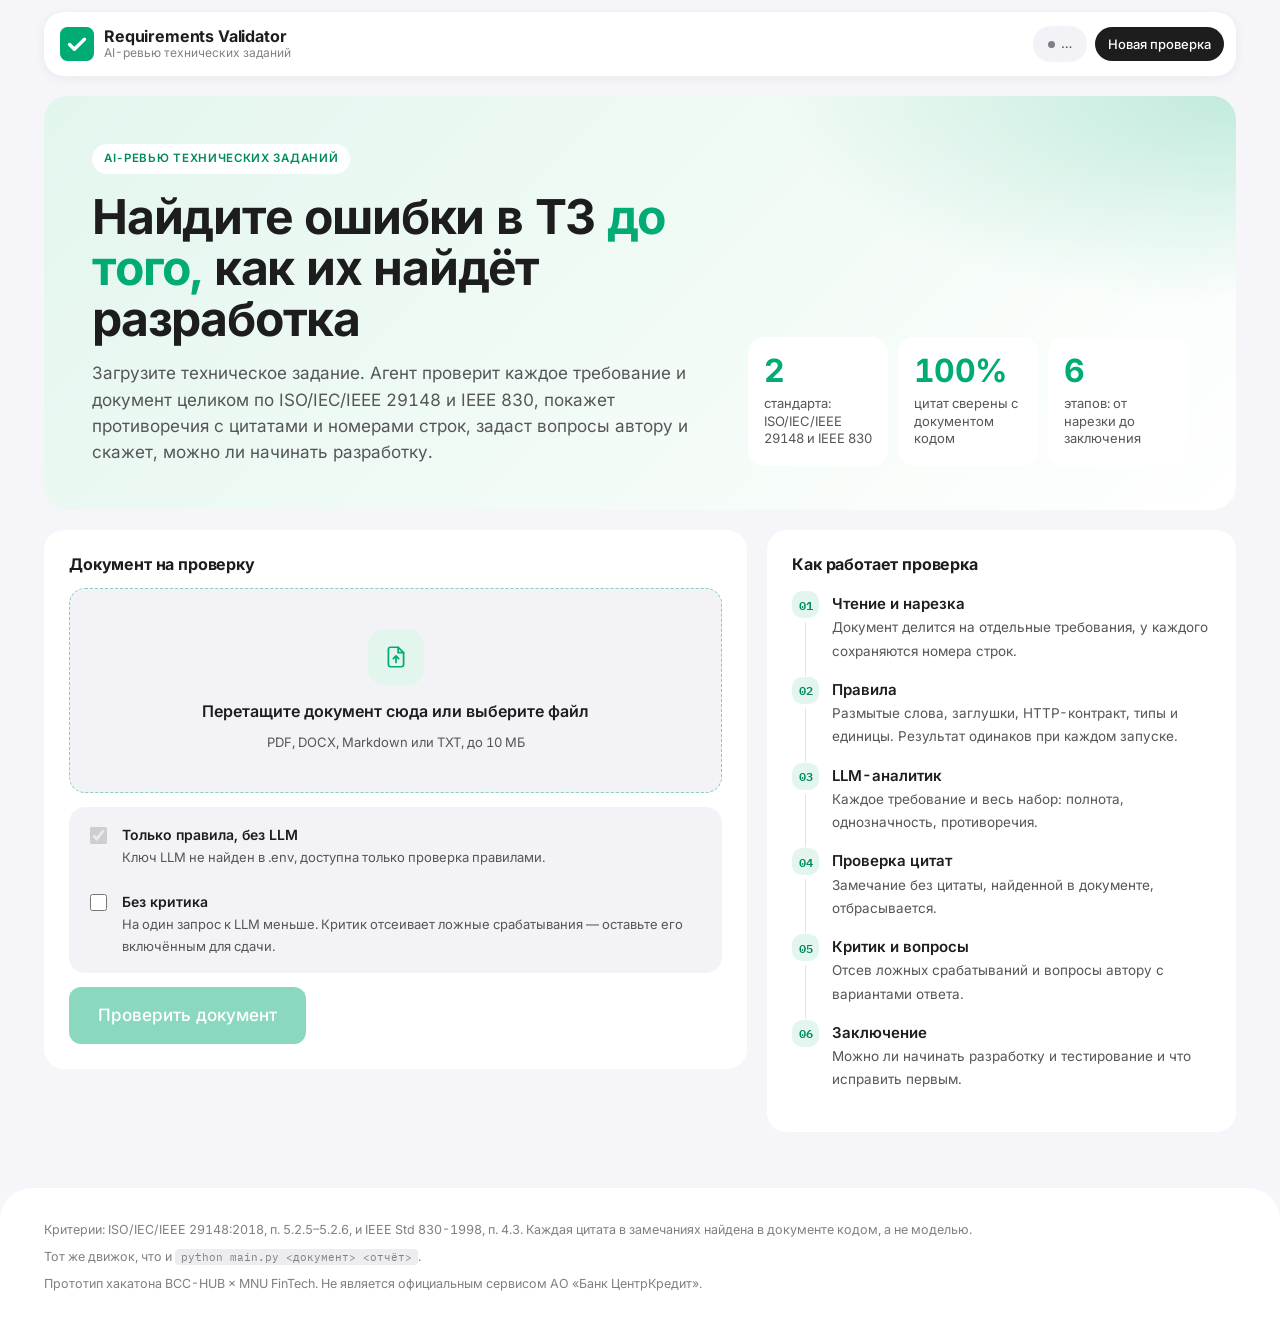
==== commit d48b5794: "Дизайн в стиле сайта банка ЦентрКредит (bcc.kz) Фирменный зелёный #00AB75, фон #F5F5FA, белые плоски" ====
--- a/static/index.html
+++ b/static/index.html
@@ -4,8 +4,8 @@
 <meta charset="utf-8">
 <meta name="viewport" content="width=device-width,initial-scale=1">
 <title>Requirements Validator — проверка технических заданий</title>
-<link rel="icon" href="data:image/svg+xml,%3Csvg xmlns='http://www.w3.org/2000/svg' viewBox='0 0 32 32'%3E%3Crect width='32' height='32' rx='7' fill='%23b7862c'/%3E%3Cpath d='M9 16.5l4.5 4.5L23 11.5' stroke='%230b1b36' stroke-width='3.2' fill='none' stroke-linecap='round' stroke-linejoin='round'/%3E%3C/svg%3E">
-<meta name="theme-color" content="#0b1b36">
+<link rel="icon" href="data:image/svg+xml,%3Csvg xmlns='http://www.w3.org/2000/svg' viewBox='0 0 32 32'%3E%3Crect width='32' height='32' rx='7' fill='%2300ab75'/%3E%3Cpath d='M9 16.5l4.5 4.5L23 11.5' stroke='white' stroke-width='3.2' fill='none' stroke-linecap='round' stroke-linejoin='round'/%3E%3C/svg%3E">
+<meta name="theme-color" content="#f5f5fa">
 <link rel="stylesheet" href="/static/app.css">
 </head>
 <body>
@@ -24,6 +24,7 @@
 <footer class="footer container">
   <p>Критерии: ISO/IEC/IEEE 29148:2018, п. 5.2.5–5.2.6, и IEEE Std 830-1998, п. 4.3. Каждая цитата в замечаниях найдена в документе кодом, а не моделью.</p>
   <p>Тот же движок, что и <code>python main.py &lt;документ&gt; &lt;отчёт&gt;</code>.</p>
+  <p class="note">Прототип хакатона BCC-HUB × MNU FinTech. Не является официальным сервисом АО «Банк ЦентрКредит».</p>
 </footer>
 <script src="/static/app.js"></script>
 </body>
--- a/static/app.css
+++ b/static/app.css
@@ -1,75 +1,75 @@
 /* Requirements Validator — интерфейс веб-платформы.
-   Дизайн-система подобрана скиллом UI UX Pro Max (запрос «fintech banking B2B compliance dashboard»):
-   стиль — Minimalism & Swiss + Data-Dense Dashboard; палитра — «Banking / Traditional Finance»
-   (доверительный тёмно-синий + золотой акцент); шрифт — IBM Plex Sans («Financial Trust»),
-   цитаты документа — IBM Plex Serif, номера и ID — IBM Plex Mono. Без фиолетовых AI-градиентов. */
-/* Шрифты IBM Plex (SIL OFL 1.1, static/fonts/OFL.txt) хранятся локально: CSP сервера не пускает внешние стили. */
-@font-face { font-family: "IBM Plex Sans"; font-style: normal; font-weight: 400; font-display: swap; src: url("/static/fonts/ibm-plex-sans-latin-400-normal.woff2") format("woff2"); unicode-range: U+0000-00FF, U+0131, U+0152-0153, U+02BB-02BC, U+02C6, U+02DA, U+02DC, U+0304, U+0308, U+0329, U+2000-206F, U+20AC, U+2122, U+2191, U+2193, U+2212, U+2215, U+FEFF, U+FFFD; }
-@font-face { font-family: "IBM Plex Sans"; font-style: normal; font-weight: 400; font-display: swap; src: url("/static/fonts/ibm-plex-sans-cyrillic-400-normal.woff2") format("woff2"); unicode-range: U+0301, U+0400-045F, U+0490-0491, U+04B0-04B1, U+2116; }
-@font-face { font-family: "IBM Plex Sans"; font-style: normal; font-weight: 500; font-display: swap; src: url("/static/fonts/ibm-plex-sans-latin-500-normal.woff2") format("woff2"); unicode-range: U+0000-00FF, U+0131, U+0152-0153, U+02BB-02BC, U+02C6, U+02DA, U+02DC, U+0304, U+0308, U+0329, U+2000-206F, U+20AC, U+2122, U+2191, U+2193, U+2212, U+2215, U+FEFF, U+FFFD; }
-@font-face { font-family: "IBM Plex Sans"; font-style: normal; font-weight: 500; font-display: swap; src: url("/static/fonts/ibm-plex-sans-cyrillic-500-normal.woff2") format("woff2"); unicode-range: U+0301, U+0400-045F, U+0490-0491, U+04B0-04B1, U+2116; }
-@font-face { font-family: "IBM Plex Sans"; font-style: normal; font-weight: 600; font-display: swap; src: url("/static/fonts/ibm-plex-sans-latin-600-normal.woff2") format("woff2"); unicode-range: U+0000-00FF, U+0131, U+0152-0153, U+02BB-02BC, U+02C6, U+02DA, U+02DC, U+0304, U+0308, U+0329, U+2000-206F, U+20AC, U+2122, U+2191, U+2193, U+2212, U+2215, U+FEFF, U+FFFD; }
-@font-face { font-family: "IBM Plex Sans"; font-style: normal; font-weight: 600; font-display: swap; src: url("/static/fonts/ibm-plex-sans-cyrillic-600-normal.woff2") format("woff2"); unicode-range: U+0301, U+0400-045F, U+0490-0491, U+04B0-04B1, U+2116; }
+   Платформа — дополнение к банку ЦентрКредит, поэтому стиль повторяет сайт bcc.kz
+   (значения сняты с его страницы): фирменный зелёный #00AB75, светло-серый фон #F5F5FA,
+   белые карточки со скруглением 16–24 px без теней, кнопки 12 px, тёмный переключатель-«таблетка»,
+   текст #1D1D1E. Шрифт банка Suisse Intl платный, поэтому вместо него Inter: скилл UI UX Pro Max
+   рекомендует его для швейцарского минимализма («Minimal Swiss»). ID и номера строк — IBM Plex Mono.
+   Логотип и название банка не используются: это прототип хакатона, а не сервис банка. */
+/* Шрифты (SIL OFL 1.1, static/fonts/OFL-*.txt) хранятся локально: CSP сервера не пускает внешние стили. */
+@font-face { font-family: "Inter"; font-style: normal; font-weight: 400; font-display: swap; src: url("/static/fonts/inter-latin-400-normal.woff2") format("woff2"); unicode-range: U+0000-00FF, U+0131, U+0152-0153, U+02BB-02BC, U+02C6, U+02DA, U+02DC, U+0304, U+0308, U+0329, U+2000-206F, U+20AC, U+2122, U+2191, U+2193, U+2212, U+2215, U+FEFF, U+FFFD; }
+@font-face { font-family: "Inter"; font-style: normal; font-weight: 400; font-display: swap; src: url("/static/fonts/inter-cyrillic-400-normal.woff2") format("woff2"); unicode-range: U+0301, U+0400-045F, U+0490-0491, U+04B0-04B1, U+2116; }
+@font-face { font-family: "Inter"; font-style: normal; font-weight: 500; font-display: swap; src: url("/static/fonts/inter-latin-500-normal.woff2") format("woff2"); unicode-range: U+0000-00FF, U+0131, U+0152-0153, U+02BB-02BC, U+02C6, U+02DA, U+02DC, U+0304, U+0308, U+0329, U+2000-206F, U+20AC, U+2122, U+2191, U+2193, U+2212, U+2215, U+FEFF, U+FFFD; }
+@font-face { font-family: "Inter"; font-style: normal; font-weight: 500; font-display: swap; src: url("/static/fonts/inter-cyrillic-500-normal.woff2") format("woff2"); unicode-range: U+0301, U+0400-045F, U+0490-0491, U+04B0-04B1, U+2116; }
+@font-face { font-family: "Inter"; font-style: normal; font-weight: 600; font-display: swap; src: url("/static/fonts/inter-latin-600-normal.woff2") format("woff2"); unicode-range: U+0000-00FF, U+0131, U+0152-0153, U+02BB-02BC, U+02C6, U+02DA, U+02DC, U+0304, U+0308, U+0329, U+2000-206F, U+20AC, U+2122, U+2191, U+2193, U+2212, U+2215, U+FEFF, U+FFFD; }
+@font-face { font-family: "Inter"; font-style: normal; font-weight: 600; font-display: swap; src: url("/static/fonts/inter-cyrillic-600-normal.woff2") format("woff2"); unicode-range: U+0301, U+0400-045F, U+0490-0491, U+04B0-04B1, U+2116; }
+@font-face { font-family: "Inter"; font-style: normal; font-weight: 700; font-display: swap; src: url("/static/fonts/inter-latin-700-normal.woff2") format("woff2"); unicode-range: U+0000-00FF, U+0131, U+0152-0153, U+02BB-02BC, U+02C6, U+02DA, U+02DC, U+0304, U+0308, U+0329, U+2000-206F, U+20AC, U+2122, U+2191, U+2193, U+2212, U+2215, U+FEFF, U+FFFD; }
+@font-face { font-family: "Inter"; font-style: normal; font-weight: 700; font-display: swap; src: url("/static/fonts/inter-cyrillic-700-normal.woff2") format("woff2"); unicode-range: U+0301, U+0400-045F, U+0490-0491, U+04B0-04B1, U+2116; }
 @font-face { font-family: "IBM Plex Mono"; font-style: normal; font-weight: 400; font-display: swap; src: url("/static/fonts/ibm-plex-mono-latin-400-normal.woff2") format("woff2"); unicode-range: U+0000-00FF, U+0131, U+0152-0153, U+02BB-02BC, U+02C6, U+02DA, U+02DC, U+0304, U+0308, U+0329, U+2000-206F, U+20AC, U+2122, U+2191, U+2193, U+2212, U+2215, U+FEFF, U+FFFD; }
 @font-face { font-family: "IBM Plex Mono"; font-style: normal; font-weight: 400; font-display: swap; src: url("/static/fonts/ibm-plex-mono-cyrillic-400-normal.woff2") format("woff2"); unicode-range: U+0301, U+0400-045F, U+0490-0491, U+04B0-04B1, U+2116; }
 @font-face { font-family: "IBM Plex Mono"; font-style: normal; font-weight: 600; font-display: swap; src: url("/static/fonts/ibm-plex-mono-latin-600-normal.woff2") format("woff2"); unicode-range: U+0000-00FF, U+0131, U+0152-0153, U+02BB-02BC, U+02C6, U+02DA, U+02DC, U+0304, U+0308, U+0329, U+2000-206F, U+20AC, U+2122, U+2191, U+2193, U+2212, U+2215, U+FEFF, U+FFFD; }
 @font-face { font-family: "IBM Plex Mono"; font-style: normal; font-weight: 600; font-display: swap; src: url("/static/fonts/ibm-plex-mono-cyrillic-600-normal.woff2") format("woff2"); unicode-range: U+0301, U+0400-045F, U+0490-0491, U+04B0-04B1, U+2116; }
-@font-face { font-family: "IBM Plex Serif"; font-style: normal; font-weight: 400; font-display: swap; src: url("/static/fonts/ibm-plex-serif-latin-400-normal.woff2") format("woff2"); unicode-range: U+0000-00FF, U+0131, U+0152-0153, U+02BB-02BC, U+02C6, U+02DA, U+02DC, U+0304, U+0308, U+0329, U+2000-206F, U+20AC, U+2122, U+2191, U+2193, U+2212, U+2215, U+FEFF, U+FFFD; }
-@font-face { font-family: "IBM Plex Serif"; font-style: normal; font-weight: 400; font-display: swap; src: url("/static/fonts/ibm-plex-serif-cyrillic-400-normal.woff2") format("woff2"); unicode-range: U+0301, U+0400-045F, U+0490-0491, U+04B0-04B1, U+2116; }
 
 :root {
-  /* поверхности */
-  --desk: #f3f5f9;
+  /* поверхности (как на bcc.kz) */
+  --desk: #f5f5fa;
   --paper: #ffffff;
-  --paper-2: #f6f8fb;
-  --rule: #dfe4ec;
-  --rule-2: #edf0f5;
+  --paper-2: #f3f3f7;
+  --rule: #e2e5eb;
+  --rule-2: #ececf1;
   /* текст */
-  --ink: #0f172a;
-  --ink-2: #475569;
-  --ink-3: #64748b;
+  --ink: #1d1d1e;
+  --ink-2: #565658;
+  --ink-3: #7f8085;
   /* бренд */
-  --navy: #0b1b36;
-  --navy-2: #13284d;
-  --navy-ink: #e8eef8;
-  --navy-ink-2: #9fb0cb;
-  --stamp: #1e40af;          /* основной (кнопки, ссылки, активная вкладка) */
+  --brand: #00ab75;          /* фирменный зелёный: кнопки, акценты */
+  --brand-2: #00a468;
+  --brand-soft: #e3f6ee;
+  --dark: #1d1d1e;           /* тёмная «таблетка» переключателя */
+  --stamp: #00ab75;          /* основной цвет интерфейса */
   --stamp-ink: #ffffff;
-  --stamp-soft: #e8eefc;
-  --gold: #b7862c;           /* премиальный акцент: логотип, метки */
-  --gold-soft: #f8f0df;
-  --focus: #2563eb;
+  --stamp-soft: #e3f6ee;
+  --link: #008a5e;           /* зелёный для текста: темнее, чтобы контраст был не ниже 4.5:1 */
+  --focus: #00ab75;
   /* статусы */
-  --crit: #c2261d;
+  --crit: #d92d20;
   --crit-soft: #fdecea;
-  --major: #b45309;
-  --major-soft: #fdf1e1;
+  --major: #b54708;
+  --major-soft: #fef0e1;
   --minor: #7a6a00;
   --minor-soft: #f7f3da;
-  --ok: #15803d;
-  --ok-soft: #e7f5ec;
-  /* тени и радиусы */
-  --lift: 0 1px 2px rgba(15, 23, 42, .05), 0 1px 1px rgba(15, 23, 42, .03);
-  --lift-2: 0 1px 2px rgba(15, 23, 42, .04), 0 8px 24px rgba(15, 23, 42, .07);
-  --float: 0 16px 40px rgba(15, 23, 42, .18);
-  --r: 10px;
-  --r-sm: 6px;
-  --sans: "IBM Plex Sans", -apple-system, BlinkMacSystemFont, "Segoe UI", Roboto, Arial, sans-serif;
-  --serif: "IBM Plex Serif", Charter, Georgia, serif;
+  --ok: #027a48;
+  --ok-soft: #e3f6ee;
+  /* тени и радиусы: у банка карточки плоские */
+  --lift: none;
+  --lift-2: none;
+  --float: 0 12px 32px rgba(29, 29, 30, .14);
+  --r: 20px;
+  --r-sm: 12px;
+  --sans: Inter, "Suisse Intl", -apple-system, BlinkMacSystemFont, "Segoe UI", Roboto, Arial, sans-serif;
+  --serif: var(--sans);
   --mono: "IBM Plex Mono", ui-monospace, SFMono-Regular, Menlo, Consolas, monospace;
   --ease: cubic-bezier(.2, .7, .2, 1);
   color-scheme: light;
 }
 @media (prefers-color-scheme: dark) {
   :root {
-    --desk: #0a1120; --paper: #111a2c; --paper-2: #16213a; --rule: #243150; --rule-2: #1b2742;
-    --ink: #e8edf6; --ink-2: #a9b5ca; --ink-3: #7f8ca5;
-    --navy: #070e1c; --navy-2: #0f1b33;
-    --stamp: #7ea6ff; --stamp-ink: #0a1120; --stamp-soft: #1a2a4f; --gold: #e0b45e; --gold-soft: #33280f; --focus: #7ea6ff;
-    --crit: #f87171; --crit-soft: #3a1518; --major: #f59e0b; --major-soft: #3a2710; --minor: #d9c44f; --minor-soft: #302b0e;
-    --ok: #4ade80; --ok-soft: #0f2e1d;
-    --lift: 0 1px 0 rgba(0, 0, 0, .35); --lift-2: 0 1px 0 rgba(0, 0, 0, .35), 0 8px 24px rgba(0, 0, 0, .35);
-    --float: 0 16px 40px rgba(0, 0, 0, .6);
+    --desk: #111113; --paper: #1c1c1e; --paper-2: #242427; --rule: #2e2e32; --rule-2: #28282b;
+    --ink: #f2f2f5; --ink-2: #b4b4b8; --ink-3: #8e8e93;
+    --brand: #00c285; --brand-2: #00b87c; --brand-soft: #0d2e23; --dark: #f2f2f5;
+    --stamp: #00c285; --stamp-ink: #0b1a14; --stamp-soft: #0d2e23; --link: #2fd69c; --focus: #2fd69c;
+    --crit: #ff6b61; --crit-soft: #3a1714; --major: #f5a524; --major-soft: #3a2710; --minor: #d9c44f; --minor-soft: #302b0e;
+    --ok: #2fd69c; --ok-soft: #0d2e23;
+    --float: 0 12px 32px rgba(0, 0, 0, .6);
     color-scheme: dark;
   }
 }
@@ -80,10 +80,10 @@
   margin: 0; background: var(--desk); color: var(--ink); overflow-x: clip;
   font: 15px/1.55 var(--sans); font-variant-numeric: tabular-nums; -webkit-font-smoothing: antialiased;
 }
-a { color: var(--stamp); text-underline-offset: 3px; text-decoration-thickness: 1px; }
+a { color: var(--link); text-underline-offset: 3px; text-decoration-thickness: 1px; }
 code { font-family: var(--mono); font-size: .88em; background: var(--rule-2); padding: 1px 6px; border-radius: 4px; }
 h1, h2, h3 { margin: 0; line-height: 1.2; letter-spacing: -.01em; }
-h1 { font-size: 28px; font-weight: 600; }
+h1 { font-size: 28px; font-weight: 700; }
 h2 { font-size: 16px; font-weight: 600; }
 h3 { font-size: 14px; font-weight: 600; }
 :focus-visible { outline: 2px solid var(--focus); outline-offset: 2px; border-radius: 4px; }
@@ -91,28 +91,30 @@
 @media (max-width: 600px) { .container { padding: 0 16px; } }
 .sr { position: absolute; width: 1px; height: 1px; overflow: hidden; clip: rect(0 0 0 0); }
 .skip { position: absolute; left: 12px; top: -48px; z-index: 60; background: var(--paper); color: var(--ink); padding: 8px 14px; border-radius: var(--r-sm); box-shadow: var(--float); }
+.skip:not(:focus) { box-shadow: none; }
 .skip:focus { top: 10px; }
 
-/* ---------- верхняя панель: тёмно-синяя, как в банковских кабинетах ---------- */
+/* ---------- верхняя панель: белая «плавающая» карточка, как шапка bcc.kz ---------- */
 .topbar {
-  position: sticky; top: 0; z-index: 20; display: flex; align-items: center; justify-content: space-between; gap: 12px;
-  height: 60px; padding: 0 24px; background: var(--navy); color: var(--navy-ink);
-  border-bottom: 1px solid rgba(255, 255, 255, .06);
-}
-.brand { display: flex; align-items: center; gap: 12px; color: inherit; text-decoration: none; min-width: 0; }
-.brand-mark svg { width: 32px; height: 32px; display: block; }
-.brand-mark rect { fill: var(--gold); }
-.brand-mark path { stroke: var(--navy); stroke-width: 3.2; fill: none; stroke-linecap: round; stroke-linejoin: round; }
+  position: sticky; top: 12px; z-index: 20; display: flex; align-items: center; justify-content: space-between; gap: 12px;
+  max-width: 1192px; margin: 12px auto 0; height: 64px; padding: 0 12px 0 16px; background: var(--paper); color: var(--ink);
+  border-radius: var(--r); box-shadow: 0 2px 12px rgba(29, 29, 30, .06);
+}
+@media (max-width: 1240px) { .topbar { margin-left: 24px; margin-right: 24px; } }
+.brand { display: flex; align-items: center; gap: 10px; color: inherit; text-decoration: none; min-width: 0; }
+.brand-mark svg { width: 34px; height: 34px; display: block; }
+.brand-mark rect { fill: var(--brand); }
+.brand-mark path { stroke: #fff; stroke-width: 3.2; fill: none; stroke-linecap: round; stroke-linejoin: round; }
 .brand-text { display: flex; flex-direction: column; line-height: 1.2; min-width: 0; }
-.brand-text b { font-size: 15.5px; font-weight: 600; letter-spacing: -.005em; color: #fff; }
-.brand-text small { color: var(--navy-ink-2); font-size: 12px; white-space: nowrap; overflow: hidden; text-overflow: ellipsis; }
-.topbar-right { display: flex; align-items: center; gap: 10px; }
-.topbar .chip { background: rgba(255, 255, 255, .06); border-color: rgba(255, 255, 255, .14); color: var(--navy-ink); }
-.topbar .chip::before { content: ""; width: 7px; height: 7px; border-radius: 50%; background: var(--gold); }
-.topbar .chip.live::before { background: #4ade80; box-shadow: 0 0 0 3px rgba(74, 222, 128, .18); }
-.topbar .btn-ghost { background: transparent; color: #fff; border-color: rgba(255, 255, 255, .22); }
-.topbar .btn-ghost:hover { background: rgba(255, 255, 255, .08); }
-@media (max-width: 640px) { .brand-text small, #mode-chip { display: none; } .topbar { padding: 0 16px; height: 56px; } }
+.brand-text b { font-size: 16px; font-weight: 700; letter-spacing: -.01em; }
+.brand-text small { color: var(--ink-3); font-size: 12px; white-space: nowrap; overflow: hidden; text-overflow: ellipsis; }
+.topbar-right { display: flex; align-items: center; gap: 8px; }
+.topbar .chip { background: var(--paper-2); border-color: transparent; color: var(--ink-2); min-height: 36px; padding: 0 14px; }
+.topbar .chip::before { content: ""; width: 7px; height: 7px; border-radius: 50%; background: var(--ink-3); }
+.topbar .chip.live::before { background: var(--brand); box-shadow: 0 0 0 3px var(--brand-soft); }
+.topbar .btn-ghost { background: var(--dark); color: var(--paper); border-color: transparent; border-radius: 99px; }
+.topbar .btn-ghost:hover { background: color-mix(in srgb, var(--dark) 85%, var(--paper)); }
+@media (max-width: 640px) { .brand-text small, #mode-chip { display: none; } .topbar { margin: 8px 12px 0; top: 8px; height: 56px; } }
 
 /* ---------- базовые элементы ---------- */
 .card { background: var(--paper); border: 1px solid var(--rule); border-radius: var(--r); box-shadow: var(--lift); }
@@ -162,7 +164,7 @@
 a.tag { font-family: var(--mono); font-size: 11.5px; }
 a.tag:hover { border-color: var(--stamp); color: var(--stamp); }
 .tag-llm { color: var(--stamp); background: var(--stamp-soft); border-color: transparent; }
-.tag-rule { color: var(--gold); background: var(--gold-soft); border-color: transparent; }
+.tag-rule { color: var(--ink); background: var(--paper-2); border-color: transparent; }
 .mono { font-family: var(--mono); font-size: 12.5px; }
 input[type=text], input[type=search], input[type=password], select, textarea {
   font: inherit; font-size: 14px; color: var(--ink); background: var(--paper); border: 1px solid var(--rule); border-radius: var(--r-sm); padding: 8px 11px; min-height: 38px;
@@ -176,35 +178,26 @@
 .alert-warn { background: var(--major-soft); border-color: color-mix(in srgb, var(--major) 30%, transparent); }
 .alert-info { background: var(--stamp-soft); border-color: color-mix(in srgb, var(--stamp) 18%, transparent); color: var(--ink); }
 
-/* ---------- экран загрузки ---------- */
+/* ---------- экран загрузки: промо-карточка, как баннеры bcc.kz ---------- */
 .hero-band {
-  position: relative; margin: 0 calc(50% - 50vw); padding: 56px calc(50vw - 50%) 112px;
-  background:
-    radial-gradient(900px 380px at 85% -10%, rgba(183, 134, 44, .16), transparent 60%),
-    linear-gradient(180deg, var(--navy) 0%, var(--navy-2) 100%);
-  color: var(--navy-ink); overflow: hidden;
-}
-.hero-band::after { /* тонкая сетка, как на бланке */
-  content: ""; position: absolute; inset: 0; pointer-events: none; opacity: .5;
-  background-image: linear-gradient(rgba(255, 255, 255, .04) 1px, transparent 1px), linear-gradient(90deg, rgba(255, 255, 255, .04) 1px, transparent 1px);
-  background-size: 32px 32px; mask-image: linear-gradient(180deg, #000 30%, transparent);
-  -webkit-mask-image: linear-gradient(180deg, #000 30%, transparent);
-}
-.hero { position: relative; z-index: 1; max-width: 1192px; margin: 0 auto; display: grid; grid-template-columns: minmax(0, 1.4fr) minmax(0, 1fr); gap: 40px; align-items: end; }
-.hero .eyebrow { color: var(--gold); display: inline-flex; gap: 8px; align-items: center; }
-.hero .eyebrow::before { content: ""; width: 18px; height: 1px; background: currentColor; }
-.hero h1 { margin-top: 14px; font-size: clamp(30px, 4.2vw, 46px); line-height: 1.08; letter-spacing: -.02em; font-weight: 600; color: #fff; }
-.hero h1 em { font-style: normal; color: var(--gold); }
-.hero p { color: var(--navy-ink-2); margin: 16px 0 0; font-size: 16.5px; max-width: 60ch; }
-.trust { display: grid; grid-template-columns: repeat(3, minmax(0, 1fr)); border: 1px solid rgba(255, 255, 255, .12); border-radius: var(--r); background: rgba(255, 255, 255, .03); }
-.trust div { padding: 16px 18px; }
-.trust div + div { border-left: 1px solid rgba(255, 255, 255, .12); }
-.trust b { display: block; font-size: 26px; font-weight: 600; color: #fff; line-height: 1.1; letter-spacing: -.01em; }
-.trust span { display: block; margin-top: 6px; font-size: 12.5px; color: var(--navy-ink-2); line-height: 1.35; }
+  position: relative; margin-top: 20px; padding: 48px 48px 44px; border-radius: 24px; overflow: hidden;
+  background: radial-gradient(700px 320px at 100% 0%, rgba(0, 171, 117, .22), transparent 65%), linear-gradient(135deg, #e3f6ee 0%, #f2fbf6 55%, #ffffff 100%);
+  color: var(--ink);
+}
+@media (prefers-color-scheme: dark) { .hero-band { background: radial-gradient(700px 320px at 100% 0%, rgba(0, 194, 133, .25), transparent 65%), linear-gradient(135deg, #0d2e23, #1c1c1e); } }
+.hero { position: relative; z-index: 1; display: grid; grid-template-columns: minmax(0, 1.4fr) minmax(0, 1fr); gap: 40px; align-items: end; }
+.hero .eyebrow { color: var(--link); display: inline-flex; gap: 8px; align-items: center; background: var(--paper); padding: 6px 12px; border-radius: 99px; letter-spacing: .06em; }
+.hero h1 { margin-top: 18px; font-size: clamp(30px, 4.2vw, 48px); line-height: 1.06; letter-spacing: -.025em; font-weight: 700; }
+.hero h1 em { font-style: normal; color: var(--brand); }
+.hero p { color: var(--ink-2); margin: 16px 0 0; font-size: 17px; max-width: 60ch; }
+.trust { display: grid; grid-template-columns: repeat(3, minmax(0, 1fr)); gap: 10px; }
+.trust div { padding: 18px 16px; background: var(--paper); border-radius: 16px; }
+.trust b { display: block; font-size: 32px; font-weight: 700; color: var(--brand); line-height: 1; letter-spacing: -.02em; }
+.trust span { display: block; margin-top: 8px; font-size: 13px; color: var(--ink-2); line-height: 1.35; }
 @media (max-width: 960px) { .hero { grid-template-columns: 1fr; gap: 28px; } }
-@media (max-width: 600px) { .hero-band { padding-top: 36px; padding-bottom: 96px; } .trust b { font-size: 21px; } .trust div { padding: 12px; } }
-
-.upload-grid { position: relative; z-index: 2; display: grid; grid-template-columns: minmax(0, 1.5fr) minmax(0, 1fr); gap: 20px; margin: -72px 0 48px; align-items: start; }
+@media (max-width: 600px) { .hero-band { padding: 28px 20px; margin-top: 16px; } .trust b { font-size: 24px; } .trust div { padding: 12px; } }
+
+.upload-grid { position: relative; z-index: 2; display: grid; grid-template-columns: minmax(0, 1.5fr) minmax(0, 1fr); gap: 20px; margin: 20px 0 48px; align-items: start; }
 .upload-grid > .card { box-shadow: var(--lift-2); }
 @media (max-width: 900px) { .upload-grid { grid-template-columns: 1fr; } }
 .drop {
@@ -237,7 +230,7 @@
 .sample:focus-visible { outline: 2px solid var(--focus); outline-offset: 2px; }
 .sample .sheet { width: 32px; height: 40px; border: 1px solid var(--rule); border-radius: 3px; background: var(--paper);
   background-image: repeating-linear-gradient(to bottom, transparent 0 6px, var(--rule-2) 6px 7px); background-position: 0 9px;
-  box-shadow: inset 0 3px 0 var(--gold); }
+  box-shadow: inset 0 3px 0 var(--brand); }
 .sample b { display: block; font-size: 14px; font-weight: 600; line-height: 1.3; }
 .sample b + span { display: block; color: var(--ink-3); font-size: 12.5px; margin-top: 2px; }
 .steps-list { list-style: none; margin: 0; padding: 0; counter-reset: s; }
@@ -264,7 +257,7 @@
 .stage.pending .label { color: var(--ink-3); }
 @keyframes spin { to { transform: rotate(360deg); } }
 .bar { height: 6px; background: var(--rule-2); border-radius: 99px; overflow: hidden; }
-.bar > i { display: block; height: 100%; background: linear-gradient(90deg, var(--stamp), color-mix(in srgb, var(--stamp) 60%, var(--gold))); border-radius: 99px; transition: width .4s var(--ease); }
+.bar > i { display: block; height: 100%; background: linear-gradient(90deg, var(--stamp), var(--brand-2)); border-radius: 99px; transition: width .4s var(--ease); }
 .log { font-family: var(--mono); font-size: 12px; color: var(--ink-2); max-height: 180px; overflow: auto; background: var(--paper-2); border: 1px solid var(--rule-2); border-radius: var(--r-sm); padding: 10px 12px; margin: 0; }
 .log div { white-space: pre-wrap; }
 
@@ -498,9 +491,65 @@
 .question .answered-mark { display: none; }
 .question.answered .answered-mark { display: inline-flex; }
 .action-bar { position: sticky; bottom: 12px; z-index: 10; display: flex; align-items: center; gap: 12px; flex-wrap: wrap;
-  margin-top: 16px; padding: 12px 16px; background: var(--navy); color: var(--navy-ink); border: 1px solid rgba(255, 255, 255, .1); border-radius: var(--r); box-shadow: var(--float); }
-.action-bar .btn { background: var(--gold); color: var(--navy); }
-.action-bar .btn:hover { background: color-mix(in srgb, var(--gold) 88%, #fff); }
+  margin-top: 16px; padding: 12px 16px; background: #1d1d1e; color: #f2f2f5; border: 1px solid rgba(255, 255, 255, .08); border-radius: var(--r); box-shadow: var(--float); }
+.action-bar .btn { background: var(--brand); color: #fff; }
+.action-bar .btn:hover { background: var(--brand-2); }
 .answer-meter { width: 120px; height: 6px; border-radius: 99px; background: rgba(255, 255, 255, .15); overflow: hidden; }
-.answer-meter i { display: block; height: 100%; background: var(--gold); border-radius: 99px; transition: width .3s var(--ease); }
+.answer-meter i { display: block; height: 100%; background: var(--brand); border-radius: 99px; transition: width .3s var(--ease); }
 @media print { .action-bar { display: none; } }
+
+/* ---------- компоненты в стиле bcc.kz ---------- */
+.card { border-color: transparent; }
+.card-head { border-bottom-color: var(--rule-2); }
+.card-head h2 { font-size: 16px; font-weight: 700; }
+h2 { font-weight: 700; }
+.btn { border-radius: 12px; font-weight: 500; }
+.btn:hover { background: var(--brand-2); box-shadow: none; }
+.btn-ghost { background: var(--paper-2); border-color: transparent; }
+.btn-ghost:hover { background: var(--rule); border-color: transparent; }
+.btn-lg { min-height: 52px; padding: 14px 28px; font-size: 17px; }
+.drop { border-radius: 16px; border-color: color-mix(in srgb, var(--brand) 40%, var(--rule)); }
+.drop .ico { border-radius: 16px; border-color: transparent; background: var(--brand-soft); box-shadow: none; }
+.opts { border-radius: 16px; border-color: transparent; background: var(--paper-2); }
+.opt:hover { background: var(--paper); }
+.sample { border-radius: 16px; border-color: transparent; background: var(--paper-2); }
+.sample:hover { border-color: var(--brand); box-shadow: none; background: var(--paper); }
+.steps-list li::before { border-radius: 10px; background: var(--brand-soft); color: var(--link); }
+input[type=text], input[type=search], input[type=password], select, textarea { border-radius: 12px; background: var(--paper-2); border-color: transparent; min-height: 44px; }
+input:focus, select:focus, textarea:focus { border-color: var(--brand); background: var(--paper); box-shadow: 0 0 0 3px var(--brand-soft); }
+.quote { border-radius: 12px; border-color: transparent; }
+.issue-id { border-radius: 8px; }
+.tag { border-radius: 8px; border-color: transparent; }
+.badge { border-radius: 8px; }
+
+/* вкладки: переключатель-«таблетка», как «Жеке тұлғаларға / Бизнеске» на сайте банка */
+.tabs { border-bottom: 0; gap: 4px; padding: 6px; background: var(--paper); border-radius: 99px; margin-bottom: 20px; top: 84px; }
+.tabs a { border-bottom: 0; margin: 0; padding: 9px 16px; border-radius: 99px; font-weight: 500; }
+.tabs a:hover { background: var(--paper-2); }
+.tabs a[aria-current="page"] { background: var(--dark); color: var(--paper); font-weight: 500; }
+.tabs a[aria-current="page"] .count { background: var(--brand); color: #fff; }
+.tabs .count { font-family: var(--sans); font-weight: 600; background: var(--paper-2); }
+@media (max-width: 640px) { .tabs { top: 72px; border-radius: 16px; } }
+
+/* заключение и показатели */
+.verdict { border-radius: 24px; }
+.verdict::before { width: 6px; }
+.verdict-icon { border-radius: 16px; }
+.stamp h1 { font-weight: 700; }
+.stats { gap: 0; }
+.stat .v { font-weight: 700; }
+.stat-quality { background: var(--brand-soft); border-radius: var(--r) 0 0 var(--r); }
+.ring .bg { stroke: var(--paper); }
+.ring text { font-weight: 700; }
+.hbar .track i { background: var(--brand); }
+.fixlist li::before { border-radius: 8px; border-color: transparent; background: var(--brand-soft); color: var(--link); }
+.filters { border-color: transparent; border-radius: var(--r); }
+table.t th { background: var(--paper-2); }
+table.t tbody tr.sel td { background: var(--brand-soft); }
+table.t tbody tr.sel td:first-child { box-shadow: inset 3px 0 0 var(--brand); }
+.menu-list { border-color: transparent; border-radius: 16px; }
+.action-bar { border-radius: 20px; }
+
+/* подвал: белый, со скруглением сверху, как у bcc.kz */
+.footer { max-width: none; margin-top: 56px; background: var(--paper); border-top: 0; border-radius: 32px 32px 0 0; padding: 32px max(24px, calc(50% - 596px)) 32px; }
+.footer .note { flex-basis: 100%; color: var(--ink-3); }
